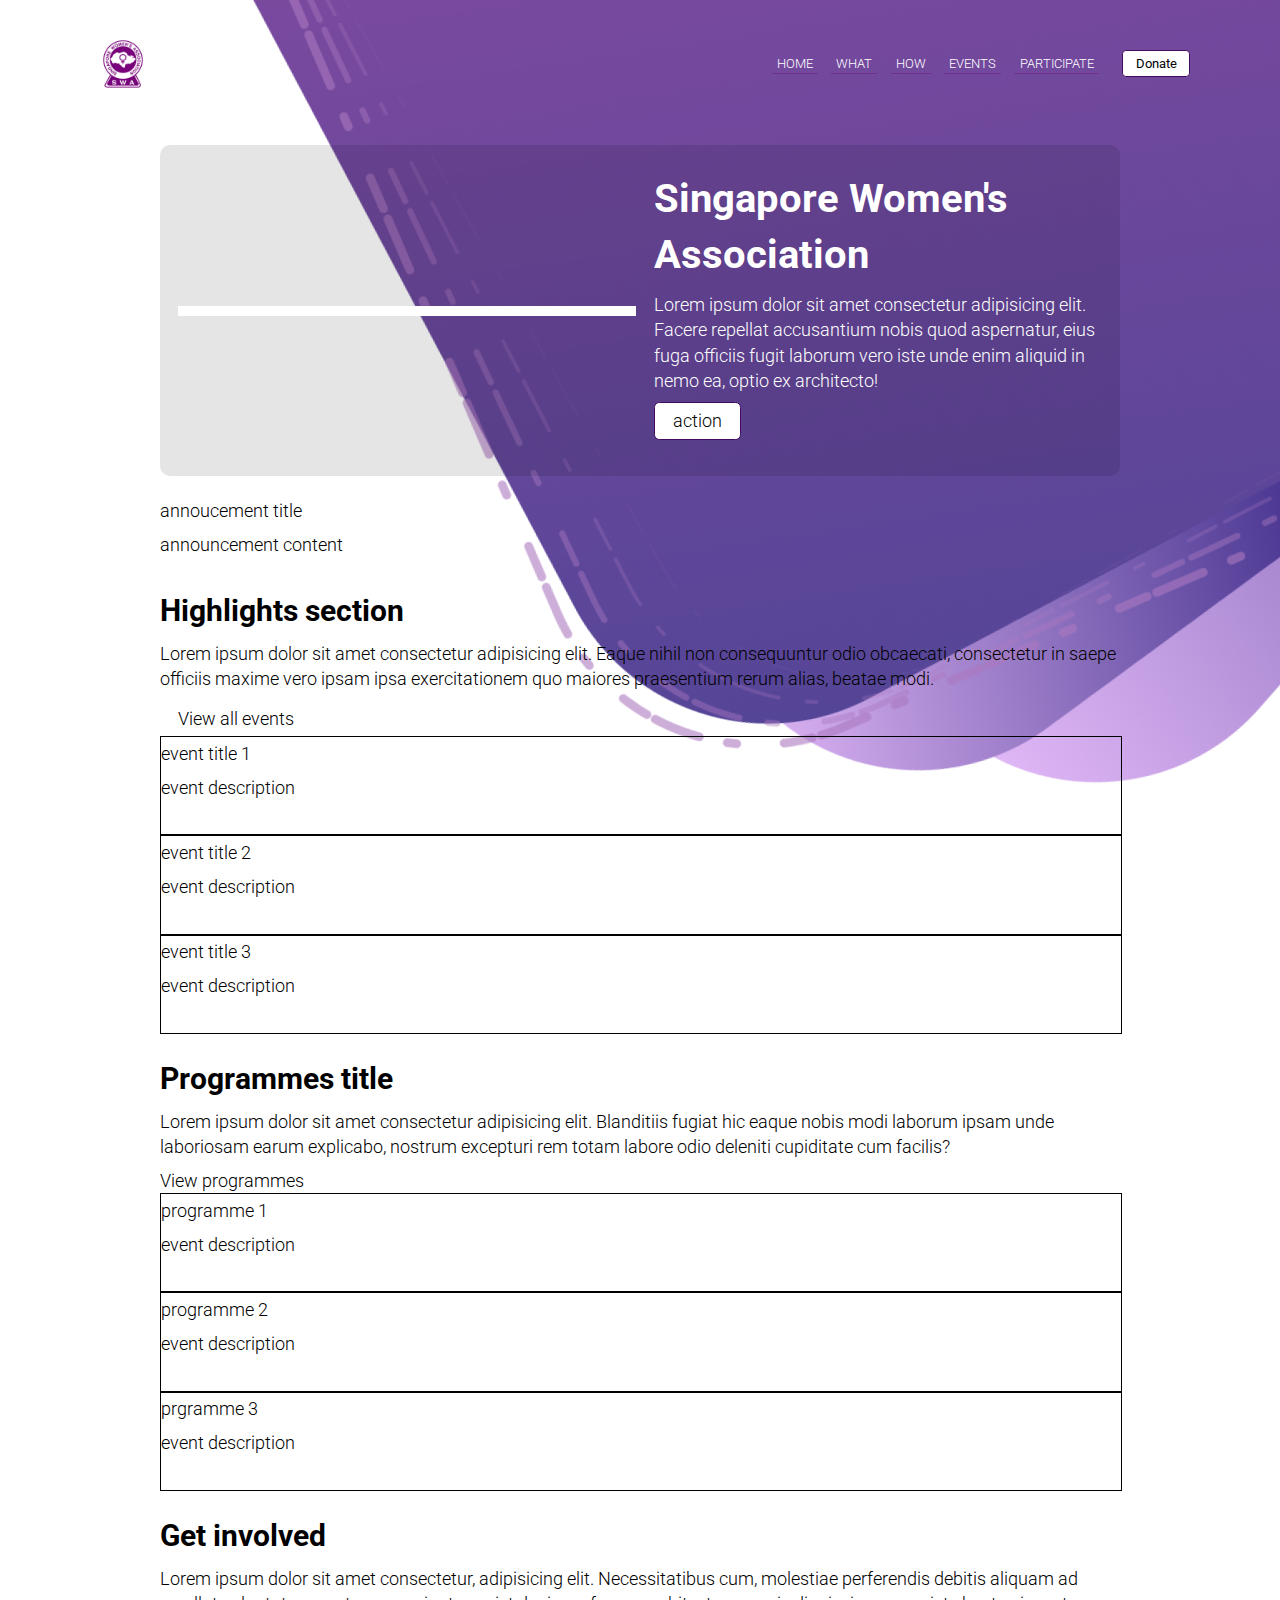
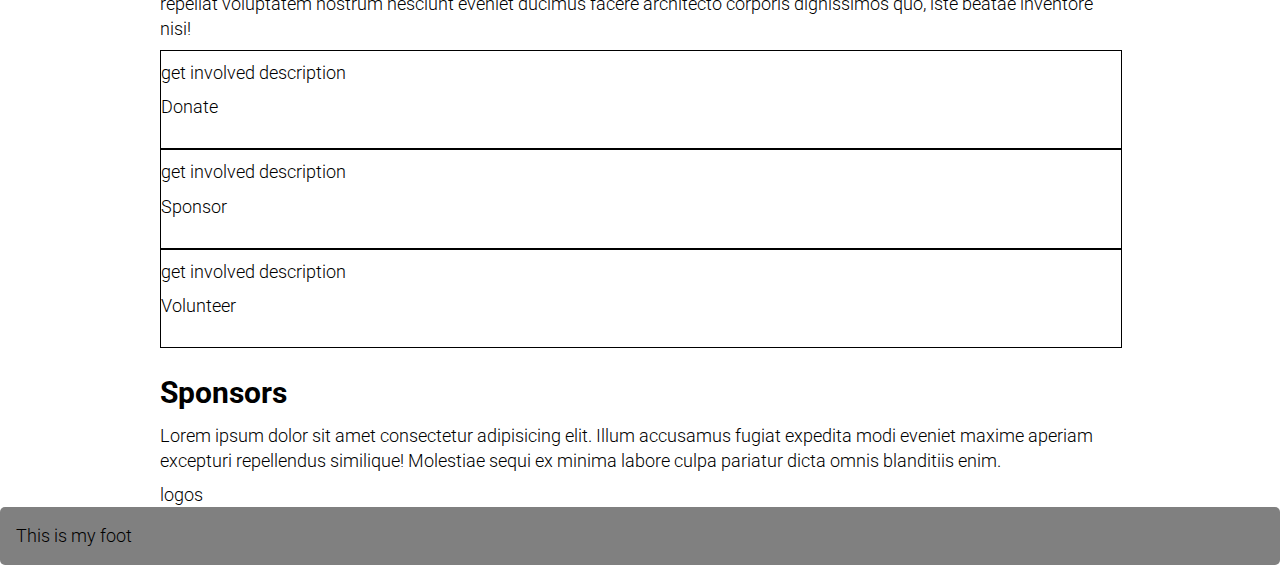
==== index.html @ 7e8bf48b "touch up on responsive nav" ====
<!DOCTYPE html>
<html lang="en">
    <head>
        <meta charset="UTF-8" />
        <meta name="viewport" content="width=device-width, initial-scale=1.0" />
        <link rel="stylesheet" href="normalize.css" />
        <link rel="stylesheet" href="styles.css" />
        <link
            href="https://fonts.googleapis.com/css2?family=Roboto&display=swap"
            rel="stylesheet"
        />
        <title>Document</title>
    </head>
    <body>
        <div class="bg-1">
            <img src="bg-1.png" alt="background" />
        </div>
        <header>
            <div class="logo">
                <img src="logo.png" alt="logo" />
                <div class="logo-title">Singapore Women's Association</div>
            </div>
            <nav>
                <ul class="nav-list">
                    <li class="nav-item">
                        <a href="#">Home</a>
                    </li>
                    <li class="nav-item">
                        <a href="#">What</a>
                    </li>
                    <li class="nav-item">
                        <a href="#">How</a>
                    </li>
                    <li class="nav-item">
                        <a href="#">Events</a>
                    </li>
                    <li class="nav-item">
                        <a href="#">Participate</a>
                    </li>
                </ul>
            </nav>
            <div class="nav-cta">
                <a href="#">
                    <div class="btn btn-cta primary-light">Donate</div>
                </a>
            </div>
        </header>
        <div class="container">
            <div class="section">
                <div class="hero">
                    <div class="hero-text">
                        <h1 class="title">Singapore Women's Association</h1>
                        <p class="description">
                            Lorem ipsum dolor sit amet consectetur adipisicing
                            elit. Facere repellat accusantium nobis quod
                            aspernatur, eius fuga officiis fugit laborum vero
                            iste unde enim aliquid in nemo ea, optio ex
                            architecto!
                        </p>
                        <div class="btn btn-cta primary-light">action</div>
                    </div>
                    <div class="hero-img">
                        <img src="https://source.unsplash.com/random" alt="" />
                    </div>
                </div>
            </div>
            <div class="section">
                <div class="notice">
                    <div class="title">annoucement title</div>
                    <div class="description">announcement content</div>
                </div>
            </div>
            <div class="section">
                <div class="highlights">
                    <div class="highlights-header">
                        <h2 class="title">Highlights section</h2>
                        <p class="description">
                            Lorem ipsum dolor sit amet consectetur adipisicing
                            elit. Eaque nihil non consequuntur odio obcaecati,
                            consectetur in saepe officiis maxime vero ipsam ipsa
                            exercitationem quo maiores praesentium rerum alias,
                            beatae modi.
                        </p>
                        <div class="btn btn-primary">View all events</div>
                    </div>
                    <div class="highlights-cards">
                        <ul class="highlights-list">
                            <li class="card event">
                                <div class="event-text">
                                    <div class="title">event title 1</div>
                                    <p class="description">event description</p>
                                </div>
                                <div class="event-img">
                                    <img
                                        src="https://source.unsplash.com/random"
                                        alt=""
                                    />
                                </div>
                            </li>
                            <li class="card event">
                                <div class="event-text">
                                    <div class="title">event title 2</div>
                                    <p class="description">event description</p>
                                </div>
                                <div class="event-img">
                                    <img
                                        src="https://source.unsplash.com/random"
                                        alt=""
                                    />
                                </div>
                            </li>
                            <li class="card event">
                                <div class="event-text">
                                    <div class="title">event title 3</div>
                                    <p class="description">event description</p>
                                </div>
                                <div class="event-img">
                                    <img
                                        src="https://source.unsplash.com/random"
                                        alt=""
                                    />
                                </div>
                            </li>
                        </ul>
                    </div>
                </div>
            </div>
            <div class="section">
                <div class="programmes">
                    <div class="programmes-header">
                        <h2 class="title">Programmes title</h2>
                        <p class="description">
                            Lorem ipsum dolor sit amet consectetur adipisicing
                            elit. Blanditiis fugiat hic eaque nobis modi laborum
                            ipsam unde laboriosam earum explicabo, nostrum
                            excepturi rem totam labore odio deleniti cupiditate
                            cum facilis?
                        </p>
                        <div class="btn-primary">View programmes</div>
                    </div>
                    <ul class="programmes-list">
                        <li class="card programme">
                            <div class="programme-text">
                                <div class="title">programme 1</div>
                                <p class="description">event description</p>
                            </div>
                            <div class="programme-img">
                                <img
                                    src="https://source.unsplash.com/random"
                                    alt=""
                                />
                            </div>
                        </li>
                        <li class="card programme">
                            <div class="programme-text">
                                <div class="title">programme 2</div>
                                <p class="description">event description</p>
                            </div>
                            <div class="programme-img">
                                <img
                                    src="https://source.unsplash.com/random"
                                    alt=""
                                />
                            </div>
                        </li>
                        <li class="card programme">
                            <div class="programme-text">
                                <div class="title">prgramme 3</div>
                                <p class="description">event description</p>
                            </div>
                            <div class="programme-img">
                                <img
                                    src="https://source.unsplash.com/random"
                                    alt=""
                                />
                            </div>
                        </li>
                    </ul>
                </div>
            </div>
            <div class="section">
                <div class="participate">
                    <div class="participate-header">
                        <h2 class="title">Get involved</h2>
                        <p class="description">
                            Lorem ipsum dolor sit amet consectetur, adipisicing
                            elit. Necessitatibus cum, molestiae perferendis
                            debitis aliquam ad repellat voluptatem nostrum
                            nesciunt eveniet ducimus facere architecto corporis
                            dignissimos quo, iste beatae inventore nisi!
                        </p>
                    </div>
                    <div class="participate-list">
                        <div class="card participate">
                            <div class="participate-text">
                                <p class="description">
                                    get involved description
                                </p>
                            </div>
                            <div class="participate-img">
                                <div class="title">Donate</div>
                                <img
                                    src="https://source.unsplash.com/random"
                                    alt=""
                                />
                            </div>
                        </div>
                        <div class="card participate">
                            <div class="participate-text">
                                <p class="description">
                                    get involved description
                                </p>
                            </div>
                            <div class="participate-img">
                                <div class="title">Sponsor</div>
                                <img
                                    src="https://source.unsplash.com/random"
                                    alt=""
                                />
                            </div>
                        </div>
                        <div class="card participate">
                            <div class="participate-text">
                                <p class="description">
                                    get involved description
                                </p>
                            </div>
                            <div class="participate-img">
                                <div class="title">Volunteer</div>
                                <img
                                    src="https://source.unsplash.com/random"
                                    alt=""
                                />
                            </div>
                        </div>
                    </div>
                </div>
            </div>
            <div class="section">
                <div class="sponsors">
                    <div class="sponsors-header">
                        <h2 class="title">Sponsors</h2>
                        <p class="description">
                            Lorem ipsum dolor sit amet consectetur adipisicing
                            elit. Illum accusamus fugiat expedita modi eveniet
                            maxime aperiam excepturi repellendus similique!
                            Molestiae sequi ex minima labore culpa pariatur
                            dicta omnis blanditiis enim.
                        </p>
                    </div>
                    <div class="sponsors-logo">logos</div>
                </div>
            </div>
        </div>
        <footer>This is my foot</footer>
    </body>
</html>
---- styles.css ----
@import url('https://fonts.googleapis.com/css2?family=Roboto:wght@300;400;700;900&display=swap');

/* ---------------------------------------------------------- */
/* CUSTOM PROPERTIES */
/* ---------------------------------------------------------- */
:root {
    --color-white: white;
    --color-black: black;
    --color-darkgrey: grey;
    --color-font-dark: black;
    --color-font-light: white;
    --color-primary-1: #70308c;
    --color-primary-2: #450a5e;
    --color-primary-3: #874ba1;
    --color-primary-4: #ab78c0;
}

/* ---------------------------------------------------------- */
/* Screen sizes */
/* ---------------------------------------------------------- */

/* 
mobile-screen: 600px;
tablet: 900px;
desktop: 1200px; 
*/

/* ---------------------------------------------------------- */
/* RESET */
/* ---------------------------------------------------------- */
:root {
    box-sizing: initial;
}

*,
::before,
::after {
    box-sizing: inherit;
    margin: 0px;
    font-family: 'Roboto', sans-serif;
}

/* ---------------------------------------------------------- */
/* BACKGROUND PATTERNS*/
/* ---------------------------------------------------------- */

.bg-1 {
    position: absolute;
    top: 0px;
    left: -190px;
    z-index: -1;
    transform: rotate(-1deg);
    /* background-color: red; */
}

.bg-1 img {
    width: 1100px;
}

@media (min-width: 900px) {
    .bg-1 {
        top: -300px;
        left: 180px;
        transform: rotate(-10deg);
    }

    .bg-1 img {
        width: 1500px;
        /* height: 100%; */
    }
}

/* ---------------------------------------------------------- */
/* TYPOGRAPHY */
/* ---------------------------------------------------------- */

body {
    position: relative;
    font-size: 1.125rem; /* 18px */
    line-height: 1.4;
    font-weight: 300;
    color: var(--color-font-dark);
}

h1 {
    font-size: 2.5rem; /* 40px */
    font-weight: 700;
}

h2 {
    font-size: 1.875rem; /* 30px */
}

h3 {
    font-size: 1.5625rem; /* 25px */
}

h4 {
    font-size: 1.25rem; /* 20px */
}

p {
    font-size: inherit;
}

ul {
    padding: 0;
    list-style-type: none;
}
li {
}

a {
    text-decoration: none;
    color: inherit;
}

/* ---------------------------------------------------------- */
/* THEME */
/* ---------------------------------------------------------- */

.dark {
    background-color: var(--color-black);
    color: var(--color-font-light);
}

/* ---------------------------------------------------------- */
/* CONTAINERS AND SECTIONS */
/* ---------------------------------------------------------- */

.container {
    width: 90%;
    max-width: 960px;
    min-height: 100vh;
    margin: 0 auto;
    display: flex;
    flex-direction: column;
}

.section {
    margin-top: 1em;
}

.card {
    width: 100%;
    border: 1px solid black;
}

/* ---------------------------------------------------------- */
/* NAV HEADER*/
/* ---------------------------------------------------------- */

header {
    padding: 30px 10%;
}

.logo {
    display: flex;
    justify-content: center;
    align-items: center;
    cursor: pointer;
}

.logo-title {
    color: var(--color-white);
    font-size: 1.4rem;
    font-weight: 700;
    text-align: left;
}

.logo img {
    width: 50px;
    height: 50px;
    background-color: var(--color-white);
    padding: 0.1em;
    border-radius: 100%;
    margin-right: 10px;
}

nav {
    margin: 1em auto 0 auto;
}

.nav-list {
    text-align: center;
    list-style: none;
    text-transform: uppercase;
    font-size: 0.8rem;
    font-weight: 400;
    color: var(--color-white);
}

.nav-list li {
    display: inline-block;
    padding: 0.2em 0em;
}

.nav-list a {
    padding: 0.2em 0.4em;
    border-bottom: 1px solid var(--color-primary-1);
    transition: all 0.5s ease;
}

.nav-list a:hover {
    border-bottom: 2px solid var(--color-white);
}

.nav-list a:focus {
    outline: none;
    background-color: var(--color-primary-4);
    border-radius: 0.3em;
}

.nav-cta {
    display: none;
}

@media (min-width: 970px) {
    header {
        display: flex;
        justify-content: flex-end;
        align-items: center;
        padding: 30px 7%;
        /* background-color: var(--color-primary-1); */
    }

    .logo-title {
        display: none;
        font-size: 0.9rem;
        text-transform: uppercase;
    }

    .logo img {
        width: 60px;
        height: 60px;
        padding: 0.2em;
    }

    nav {
        margin: 0 1em 0 auto;
    }

    .nav-cta {
        display: block;
        font-size: 0.8rem;
        font-weight: 400;
    }

    .nav-list {
        font-weight: 300;
    }

    .nav-list li {
        padding: 0 0.4em;
    }
}

/* ---------------------------------------------------------- */
/* BUTTONS */
/* ---------------------------------------------------------- */

.btn {
    padding: 0.3em 1em;
    border-radius: 0.3em;
    transition: all 0.3s ease 0s;
}

.btn:hover {
    background-color: grey;
}

.btn-large {
    font-size: 1.3em;
}

.btn-small {
    font-size: 0.7em;
}

.btn-cta {
    display: inline-block;
}

.primary-dark {
    background-color: var(--color-primary-1);
    color: var(--color-white);
}

.primary-light {
    background-color: var(--color-white);
    color: var(--color-black);
    border: 1px solid var(--color-primary-2);
}

.btn-secondary {
}

/* ---------------------------------------------------------- */
/* FOOTER */
/* ---------------------------------------------------------- */

footer {
    display: block;
    background-color: grey;
    padding: 1rem;
    border-radius: 5px;
    margin-top: auto;
}

/* ---------------------------------------------------------- */
/* SECTION CONTENT */
/* ---------------------------------------------------------- */

.title {
    margin: 0.2em 0;
}

.description {
    margin: 0.5em 0;
}

/* ---------------------------------------------------------- */
/* HERO */
/* ---------------------------------------------------------- */

.hero {
    border-radius: 10px;
    color: var(--color-font-light);
    padding: 0.5em;
    background-color: hsla(0, 0%, 0%, 0.1);
}

.hero-text {
    margin-bottom: 1em;
}

.hero-img {
    max-height: 250px;
    overflow: hidden;
    border: 5px solid white;
}

.hero-img img {
    display: block;
    max-width: 100%;
    max-height: auto;
    margin-left: auto;
    margin-right: auto;
    background-color: var(--color-white);
}

@media (min-width: 600px) {
    .hero {
        display: flex;
        flex-direction: row-reverse;
        justify-content: space-between;
        padding: 1em;
        align-items: center;
        max-height: 70vh;
        overflow: hidden;
    }
    .hero-img {
        width: 50%;
        margin-right: 1em;
    }
    .hero-text {
        width: 50%;
    }
}

/* ---------------------------------------------------------- */
/* NOTICE */
/* ---------------------------------------------------------- */

.notice {
}

/* ---------------------------------------------------------- */
/* HIGHLIGHTS */
/* ---------------------------------------------------------- */
.highlights {
}
.hightlights-header {
}
.hightlights-cards {
}
.highlights-list {
}
.event-img img {
    max-width: 100%;
}
/* ---------------------------------------------------------- */
/* PROGRAMMES */
/* ---------------------------------------------------------- */

.programmes {
}
.programmes-header {
}
.programmes-list {
}
.programme-img img {
    max-width: 100%;
}

/* ---------------------------------------------------------- */
/* PARTICIPATE */
/* ---------------------------------------------------------- */
.participate {
}
.participate-header {
}
.participate-list {
}
.participate-img img {
    max-width: 100%;
}

/* ---------------------------------------------------------- */
/* SPONSORS */
/* ---------------------------------------------------------- */

.sponsors {
}

.sponsors-header {
}

.sponsors-logo {
    max-width: 100%;
}
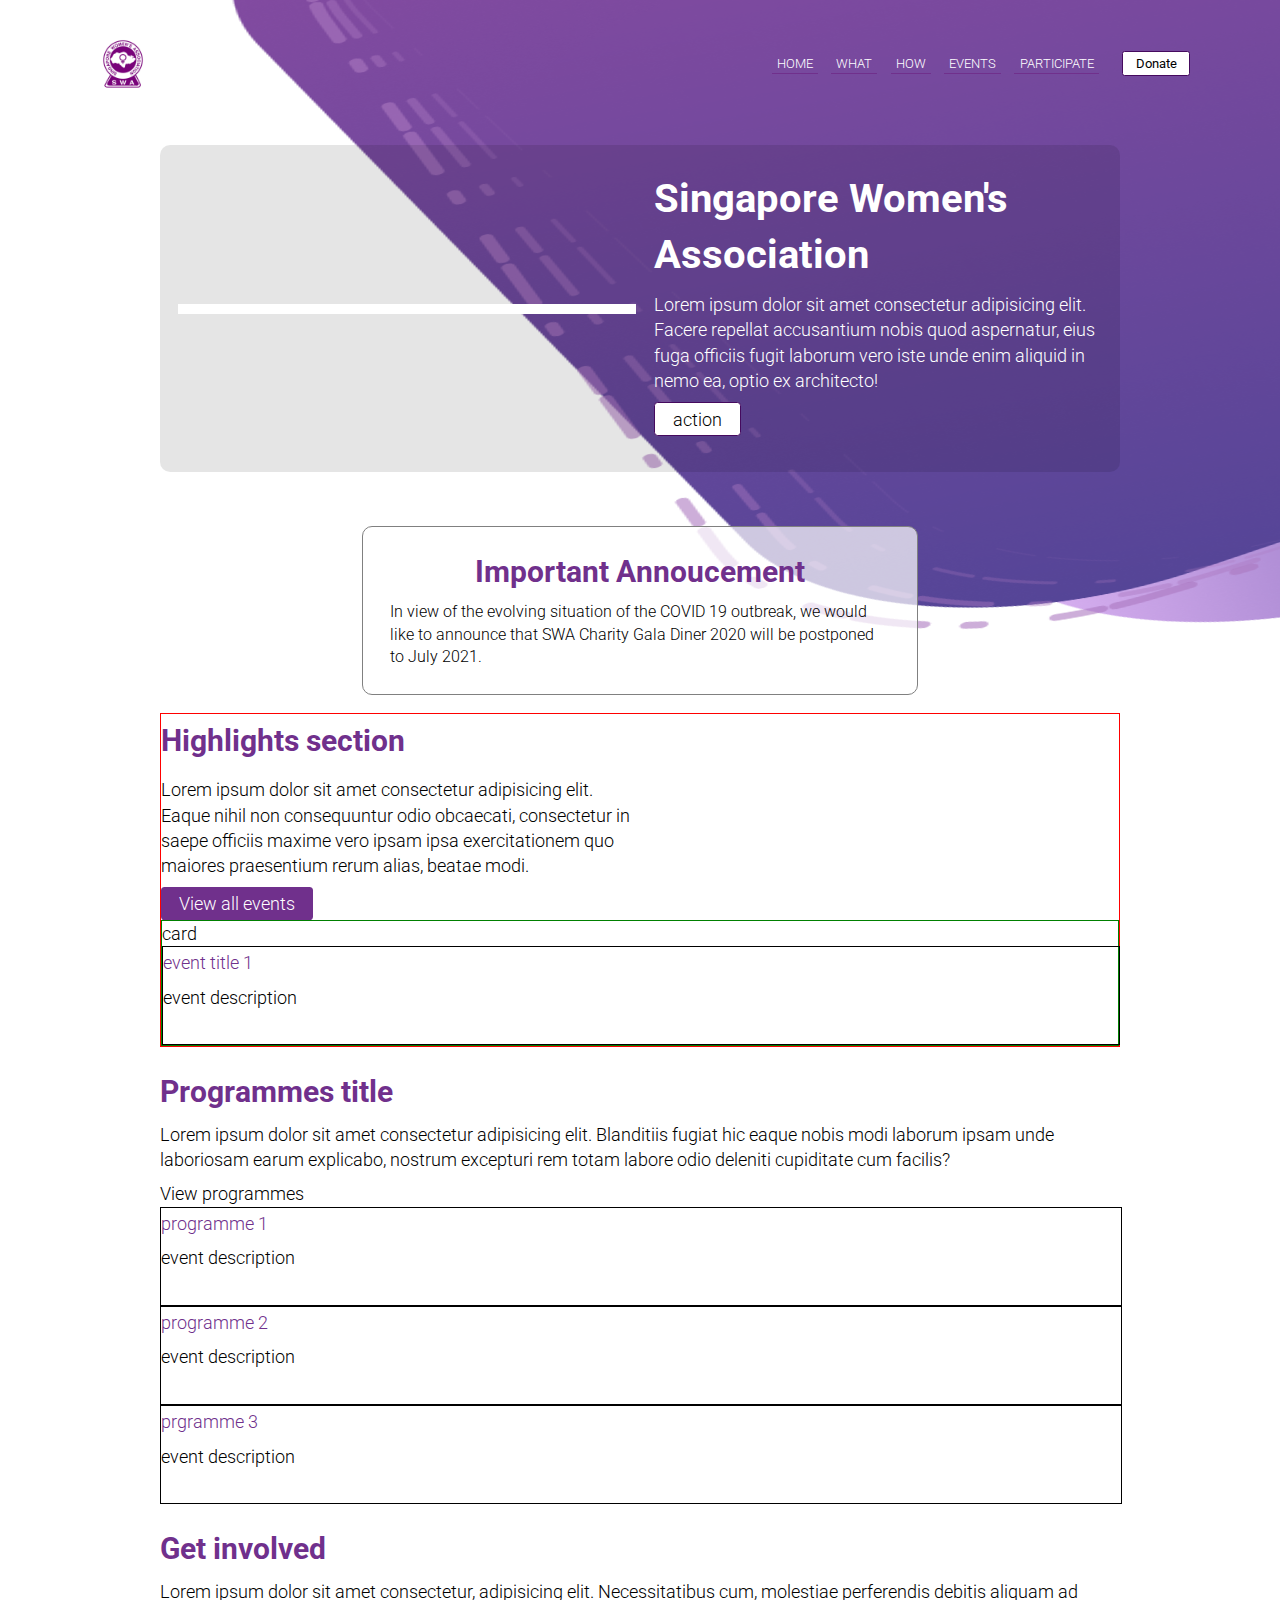
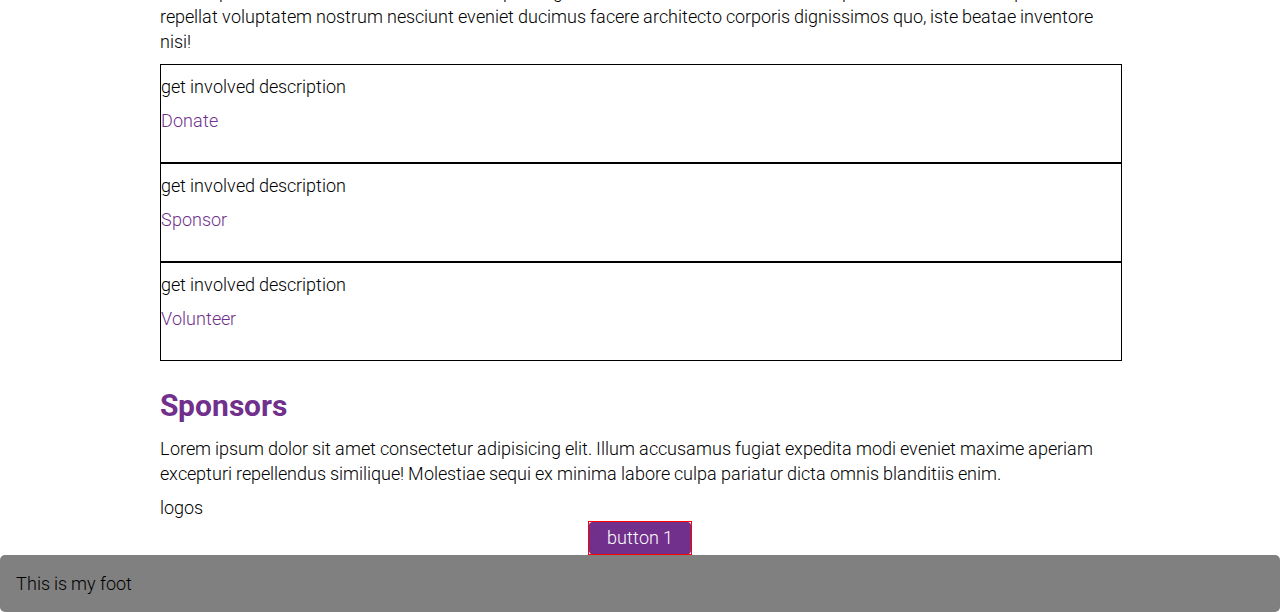
==== commit ee3548eb: "fixed button position" ====
--- a/index.html
+++ b/index.html
@@ -5,10 +5,6 @@
         <meta name="viewport" content="width=device-width, initial-scale=1.0" />
         <link rel="stylesheet" href="normalize.css" />
         <link rel="stylesheet" href="styles.css" />
-        <link
-            href="https://fonts.googleapis.com/css2?family=Roboto&display=swap"
-            rel="stylesheet"
-        />
         <title>Document</title>
     </head>
     <body>
@@ -66,13 +62,17 @@
             </div>
             <div class="section">
                 <div class="notice">
-                    <div class="title">annoucement title</div>
-                    <div class="description">announcement content</div>
-                </div>
-            </div>
-            <div class="section">
-                <div class="highlights">
-                    <div class="highlights-header">
+                    <h2 class="title">Important Annoucement</h2>
+                    <p class="description">
+                        In view of the evolving situation of the COVID 19
+                        outbreak, we would like to announce that SWA Charity
+                        Gala Diner 2020 will be postponed to July 2021.
+                    </p>
+                </div>
+            </div>
+            <div class="section">
+                <div class="featured">
+                    <div class="featured-header">
                         <h2 class="title">Highlights section</h2>
                         <p class="description">
                             Lorem ipsum dolor sit amet consectetur adipisicing
@@ -81,9 +81,11 @@
                             exercitationem quo maiores praesentium rerum alias,
                             beatae modi.
                         </p>
-                        <div class="btn btn-primary">View all events</div>
-                    </div>
-                    <div class="highlights-cards">
+                        <a class="btn primary-dark" href="#">View all events</a>
+                    </div>
+
+                    <div class="featured-cards">
+                        <p>card</p>
                         <ul class="highlights-list">
                             <li class="card event">
                                 <div class="event-text">
@@ -97,30 +99,6 @@
                                     />
                                 </div>
                             </li>
-                            <li class="card event">
-                                <div class="event-text">
-                                    <div class="title">event title 2</div>
-                                    <p class="description">event description</p>
-                                </div>
-                                <div class="event-img">
-                                    <img
-                                        src="https://source.unsplash.com/random"
-                                        alt=""
-                                    />
-                                </div>
-                            </li>
-                            <li class="card event">
-                                <div class="event-text">
-                                    <div class="title">event title 3</div>
-                                    <p class="description">event description</p>
-                                </div>
-                                <div class="event-img">
-                                    <img
-                                        src="https://source.unsplash.com/random"
-                                        alt=""
-                                    />
-                                </div>
-                            </li>
                         </ul>
                     </div>
                 </div>
@@ -251,6 +229,11 @@
                     <div class="sponsors-logo">logos</div>
                 </div>
             </div>
+            <div class="button-container">
+                <div class="btn primary-dark">button 1</div>
+                <!-- <div class="btn">button 1</div>
+                <div class="btn">button 1</div> -->
+            </div>
         </div>
         <footer>This is my foot</footer>
     </body>
--- a/styles.css
+++ b/styles.css
@@ -7,6 +7,7 @@
     --color-white: white;
     --color-black: black;
     --color-darkgrey: grey;
+    --color-grey: grey;
     --color-font-dark: black;
     --color-font-light: white;
     --color-primary-1: #70308c;
@@ -47,7 +48,7 @@
 .bg-1 {
     position: absolute;
     top: 0px;
-    left: -190px;
+    left: -100px;
     z-index: -1;
     transform: rotate(-1deg);
     /* background-color: red; */
@@ -57,15 +58,45 @@
     width: 1100px;
 }
 
-@media (min-width: 900px) {
+@media (min-width: 300px) {
     .bg-1 {
-        top: -300px;
-        left: 180px;
+        /* border: 2px solid blue; */
+        top: -50px;
+        left: -200px;
         transform: rotate(-10deg);
     }
 
     .bg-1 img {
-        width: 1500px;
+        width: 1000px;
+        /* height: 100%; */
+    }
+}
+
+@media (min-width: 550px) {
+    .bg-1 {
+        /* border: 2px solid red; */
+        top: -200px;
+        left: -100px;
+        transform: rotate(-10deg);
+    }
+
+    .bg-1 img {
+        width: 1200px;
+        /* height: 100%; */
+    }
+}
+
+@media (min-width: 970px) {
+    .bg-1 {
+        /* border: 2px solid orange; */
+        top: -200px;
+        left: 150px;
+        transform: rotate(-10deg);
+    }
+
+    .bg-1 img {
+        width: 2400px;
+        height: 100vh;
         /* height: 100%; */
     }
 }
@@ -151,7 +182,7 @@
 /* ---------------------------------------------------------- */
 
 header {
-    padding: 30px 10%;
+    padding: 2em 10% 0 10%;
 }
 
 .logo {
@@ -260,13 +291,16 @@
 /* ---------------------------------------------------------- */
 
 .btn {
-    padding: 0.3em 1em;
-    border-radius: 0.3em;
+    display: inline-block;
+    padding: 0.2em 1em;
+    border-radius: 0.2em;
     transition: all 0.3s ease 0s;
+    cursor: pointer;
 }
 
 .btn:hover {
-    background-color: grey;
+    background-color: var(--color-primary-4);
+    color: var(--color-white);
 }
 
 .btn-large {
@@ -293,6 +327,11 @@
 }
 
 .btn-secondary {
+}
+
+.button-container {
+    border: 1px solid red;
+    margin: 0 auto;
 }
 
 /* ---------------------------------------------------------- */
@@ -313,6 +352,7 @@
 
 .title {
     margin: 0.2em 0;
+    color: var(--color-primary-1);
 }
 
 .description {
@@ -326,12 +366,16 @@
 .hero {
     border-radius: 10px;
     color: var(--color-font-light);
-    padding: 0.5em;
+    padding: 0.2em 1em;
     background-color: hsla(0, 0%, 0%, 0.1);
 }
 
 .hero-text {
     margin-bottom: 1em;
+}
+
+.hero-text .title {
+    color: var(--color-white);
 }
 
 .hero-img {
@@ -373,22 +417,63 @@
 /* ---------------------------------------------------------- */
 
 .notice {
+    border-radius: 10px;
+    padding: 1em 1.5em;
+    margin-top: 0.5em;
+    background-color: hsla(0, 0%, 100%, 0.7);
+    border: 1px solid var(--color-grey);
+}
+
+.notice .title {
+    text-align: center;
+}
+
+.notice .description {
+    font-size: 1rem;
+}
+
+@media (min-width: 600px) {
+    .notice {
+        max-width: 500px;
+        margin: 0 auto;
+        margin-top: 2em;
+    }
 }
 
 /* ---------------------------------------------------------- */
 /* HIGHLIGHTS */
 /* ---------------------------------------------------------- */
-.highlights {
-}
-.hightlights-header {
-}
-.hightlights-cards {
-}
-.highlights-list {
-}
+.featured {
+    border: 1px solid red;
+}
+
+.featured-header {
+    display: flex;
+    flex-direction: column;
+    align-items: flex-start;
+}
+
+.featured-header .btn {
+    align-self: center;
+}
+
+.featured-cards {
+    border: 1px solid green;
+}
+
 .event-img img {
     max-width: 100%;
 }
+
+@media (min-width: 900px) {
+    .featured-header {
+        max-width: 50%;
+    }
+    .featured-header .btn {
+        align-self: flex-start;
+    }
+}
+
 /* ---------------------------------------------------------- */
 /* PROGRAMMES */
 /* ---------------------------------------------------------- */
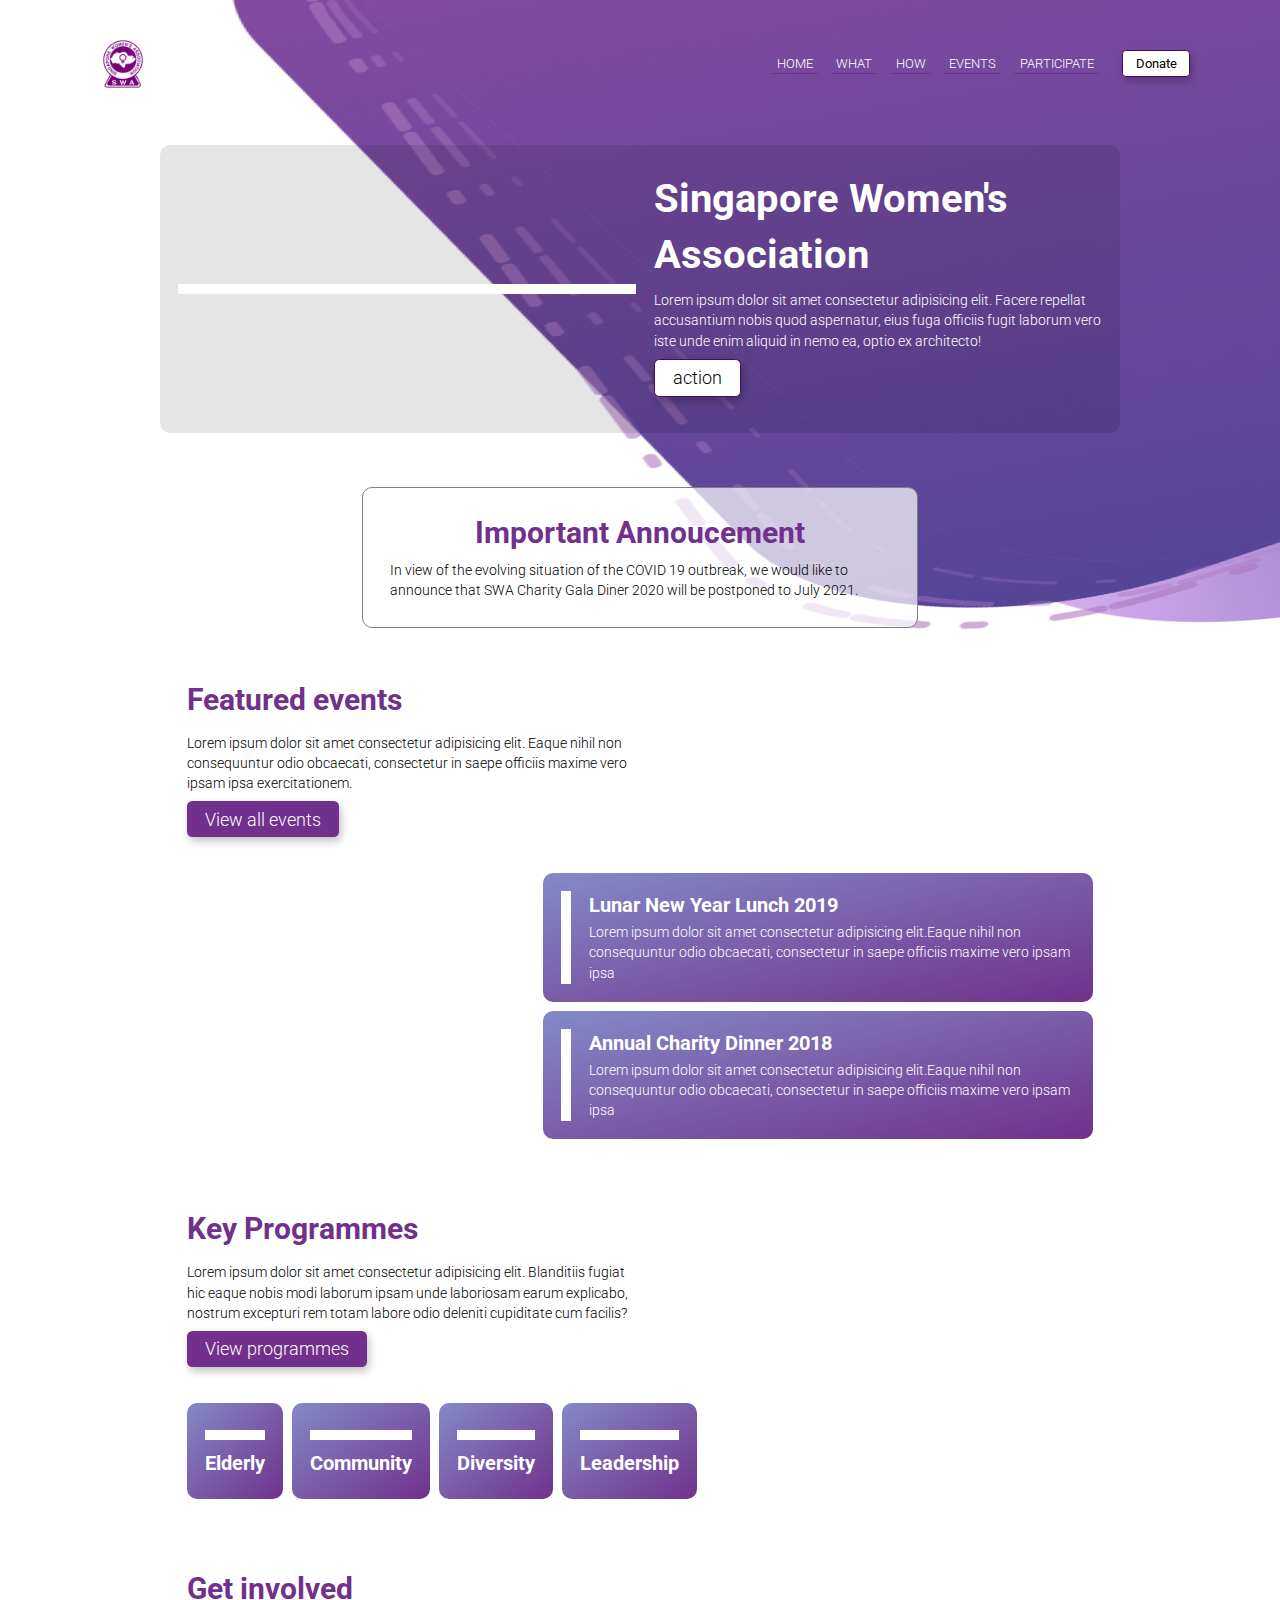
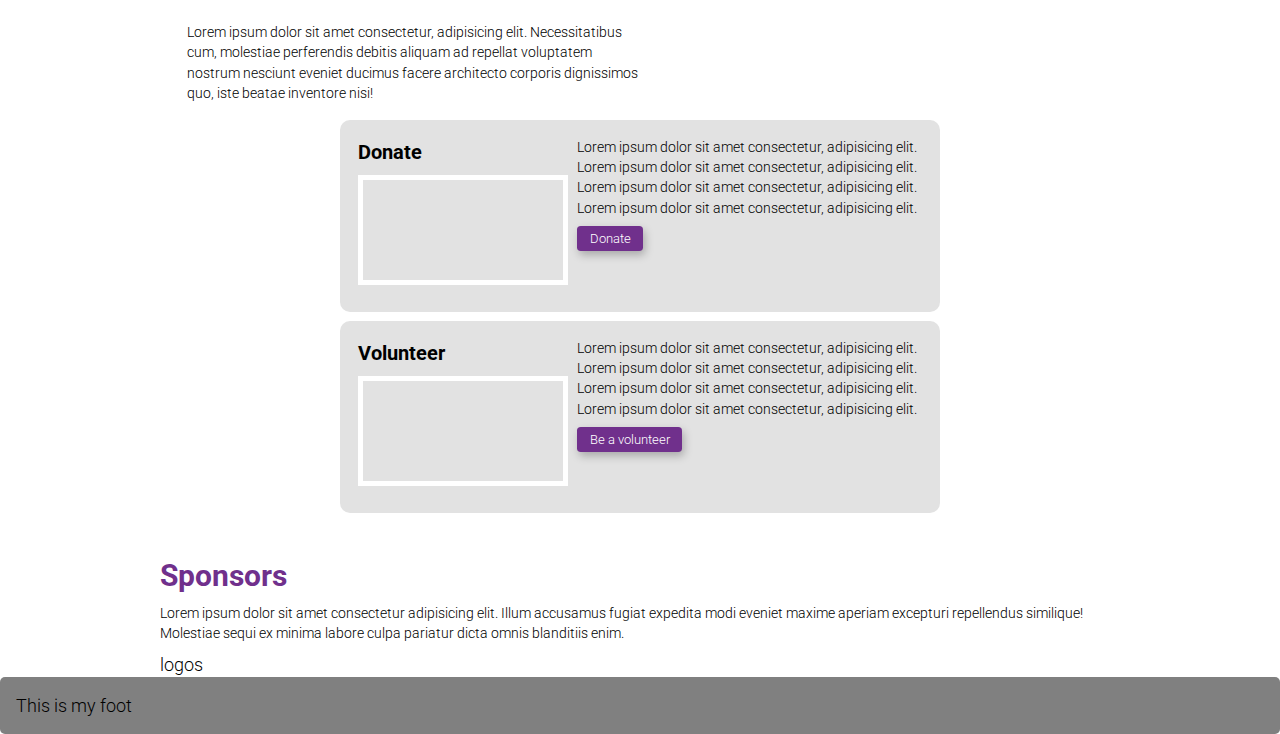
==== commit b66a470b: "home page left sponsor and footer" ====
--- a/index.html
+++ b/index.html
@@ -73,40 +73,62 @@
             <div class="section">
                 <div class="featured">
                     <div class="featured-header">
-                        <h2 class="title">Highlights section</h2>
+                        <h2 class="title">Featured events</h2>
                         <p class="description">
                             Lorem ipsum dolor sit amet consectetur adipisicing
                             elit. Eaque nihil non consequuntur odio obcaecati,
                             consectetur in saepe officiis maxime vero ipsam ipsa
-                            exercitationem quo maiores praesentium rerum alias,
-                            beatae modi.
+                            exercitationem.
                         </p>
                         <a class="btn primary-dark" href="#">View all events</a>
                     </div>
 
-                    <div class="featured-cards">
-                        <p>card</p>
-                        <ul class="highlights-list">
-                            <li class="card event">
-                                <div class="event-text">
-                                    <div class="title">event title 1</div>
-                                    <p class="description">event description</p>
-                                </div>
-                                <div class="event-img">
-                                    <img
-                                        src="https://source.unsplash.com/random"
-                                        alt=""
-                                    />
-                                </div>
-                            </li>
-                        </ul>
-                    </div>
+                    <ul class="featured-list">
+                        <li class="event-card">
+                            <div class="event-text">
+                                <h4 class="event-title">
+                                    Lunar New Year Lunch 2019
+                                </h4>
+                                <p class="event-description">
+                                    Lorem ipsum dolor sit amet consectetur
+                                    adipisicing elit.Eaque nihil non
+                                    consequuntur odio obcaecati, consectetur in
+                                    saepe officiis maxime vero ipsam ipsa
+                                </p>
+                            </div>
+                            <div class="event-img">
+                                <img
+                                    src="https://source.unsplash.com/random"
+                                    alt=""
+                                />
+                            </div>
+                        </li>
+                        <li class="event-card">
+                            <div class="event-text">
+                                <h4 class="event-title">
+                                    Annual Charity Dinner 2018
+                                </h4>
+                                <p class="event-description">
+                                    Lorem ipsum dolor sit amet consectetur
+                                    adipisicing elit.Eaque nihil non
+                                    consequuntur odio obcaecati, consectetur in
+                                    saepe officiis maxime vero ipsam ipsa
+                                </p>
+                            </div>
+                            <div class="event-img">
+                                <img
+                                    src="https://source.unsplash.com/random"
+                                    alt=""
+                                />
+                            </div>
+                        </li>
+                    </ul>
                 </div>
             </div>
             <div class="section">
                 <div class="programmes">
                     <div class="programmes-header">
-                        <h2 class="title">Programmes title</h2>
+                        <h2 class="title">Key Programmes</h2>
                         <p class="description">
                             Lorem ipsum dolor sit amet consectetur adipisicing
                             elit. Blanditiis fugiat hic eaque nobis modi laborum
@@ -114,37 +136,49 @@
                             excepturi rem totam labore odio deleniti cupiditate
                             cum facilis?
                         </p>
-                        <div class="btn-primary">View programmes</div>
+                        <div class="btn primary-dark">View programmes</div>
                     </div>
                     <ul class="programmes-list">
-                        <li class="card programme">
-                            <div class="programme-text">
-                                <div class="title">programme 1</div>
-                                <p class="description">event description</p>
-                            </div>
-                            <div class="programme-img">
-                                <img
-                                    src="https://source.unsplash.com/random"
-                                    alt=""
-                                />
-                            </div>
-                        </li>
-                        <li class="card programme">
-                            <div class="programme-text">
-                                <div class="title">programme 2</div>
-                                <p class="description">event description</p>
-                            </div>
-                            <div class="programme-img">
-                                <img
-                                    src="https://source.unsplash.com/random"
-                                    alt=""
-                                />
-                            </div>
-                        </li>
-                        <li class="card programme">
-                            <div class="programme-text">
-                                <div class="title">prgramme 3</div>
-                                <p class="description">event description</p>
+                        <li class="programme-card">
+                            <div class="programme-text">
+                                <h4 class="programme-title">Elderly</h4>
+                                <p class="programme-description"></p>
+                            </div>
+                            <div class="programme-img">
+                                <img
+                                    src="https://source.unsplash.com/random"
+                                    alt=""
+                                />
+                            </div>
+                        </li>
+                        <li class="programme-card">
+                            <div class="programme-text">
+                                <h4 class="programme-title">Community</h4>
+                                <p class="programme-description"></p>
+                            </div>
+                            <div class="programme-img">
+                                <img
+                                    src="https://source.unsplash.com/random"
+                                    alt=""
+                                />
+                            </div>
+                        </li>
+                        <li class="programme-card">
+                            <div class="programme-text">
+                                <h4 class="programme-title">Diversity</h4>
+                                <p class="programme-description"></p>
+                            </div>
+                            <div class="programme-img">
+                                <img
+                                    src="https://source.unsplash.com/random"
+                                    alt=""
+                                />
+                            </div>
+                        </li>
+                        <li class="programme-card">
+                            <div class="programme-text">
+                                <h4 class="programme-title">Leadership</h4>
+                                <p class="programme-description"></p>
                             </div>
                             <div class="programme-img">
                                 <img
@@ -168,50 +202,56 @@
                             dignissimos quo, iste beatae inventore nisi!
                         </p>
                     </div>
-                    <div class="participate-list">
-                        <div class="card participate">
+                    <ul class="participate-list">
+                        <li class="participate-card">
+                            <div class="participate-img-container">
+                                <h4 class="participate-title">Donate</h4>
+                                <div class="participate-img">
+                                    <img
+                                        src="https://source.unsplash.com/random"
+                                        alt=""
+                                    />
+                                </div>
+                            </div>
                             <div class="participate-text">
-                                <p class="description">
-                                    get involved description
-                                </p>
-                            </div>
-                            <div class="participate-img">
-                                <div class="title">Donate</div>
-                                <img
-                                    src="https://source.unsplash.com/random"
-                                    alt=""
-                                />
-                            </div>
-                        </div>
-                        <div class="card participate">
+                                <p class="participate-description">
+                                    Lorem ipsum dolor sit amet consectetur,
+                                    adipisicing elit. Lorem ipsum dolor sit amet
+                                    consectetur, adipisicing elit. Lorem ipsum
+                                    dolor sit amet consectetur, adipisicing
+                                    elit. Lorem ipsum dolor sit amet
+                                    consectetur, adipisicing elit.
+                                </p>
+                                <div class="btn btn-small primary-dark">
+                                    Donate
+                                </div>
+                            </div>
+                        </li>
+                        <li class="participate-card">
+                            <div class="participate-img-container">
+                                <h4 class="participate-title">Volunteer</h4>
+                                <div class="participate-img">
+                                    <img
+                                        src="https://source.unsplash.com/random"
+                                        alt=""
+                                    />
+                                </div>
+                            </div>
                             <div class="participate-text">
-                                <p class="description">
-                                    get involved description
-                                </p>
-                            </div>
-                            <div class="participate-img">
-                                <div class="title">Sponsor</div>
-                                <img
-                                    src="https://source.unsplash.com/random"
-                                    alt=""
-                                />
-                            </div>
-                        </div>
-                        <div class="card participate">
-                            <div class="participate-text">
-                                <p class="description">
-                                    get involved description
-                                </p>
-                            </div>
-                            <div class="participate-img">
-                                <div class="title">Volunteer</div>
-                                <img
-                                    src="https://source.unsplash.com/random"
-                                    alt=""
-                                />
-                            </div>
-                        </div>
-                    </div>
+                                <p class="participate-description">
+                                    Lorem ipsum dolor sit amet consectetur,
+                                    adipisicing elit. Lorem ipsum dolor sit amet
+                                    consectetur, adipisicing elit. Lorem ipsum
+                                    dolor sit amet consectetur, adipisicing
+                                    elit. Lorem ipsum dolor sit amet
+                                    consectetur, adipisicing elit.
+                                </p>
+                                <div class="btn btn-small primary-dark">
+                                    Be a volunteer
+                                </div>
+                            </div>
+                        </li>
+                    </ul>
                 </div>
             </div>
             <div class="section">
@@ -229,11 +269,6 @@
                     <div class="sponsors-logo">logos</div>
                 </div>
             </div>
-            <div class="button-container">
-                <div class="btn primary-dark">button 1</div>
-                <!-- <div class="btn">button 1</div>
-                <div class="btn">button 1</div> -->
-            </div>
         </div>
         <footer>This is my foot</footer>
     </body>
--- a/styles.css
+++ b/styles.css
@@ -8,6 +8,7 @@
     --color-black: black;
     --color-darkgrey: grey;
     --color-grey: grey;
+    --color-lightgrey: rgb(226, 226, 226);
     --color-font-dark: black;
     --color-font-light: white;
     --color-primary-1: #70308c;
@@ -51,6 +52,7 @@
     left: -100px;
     z-index: -1;
     transform: rotate(-1deg);
+
     /* background-color: red; */
 }
 
@@ -111,6 +113,7 @@
     line-height: 1.4;
     font-weight: 300;
     color: var(--color-font-dark);
+    overflow-x: hidden;
 }
 
 h1 {
@@ -131,7 +134,7 @@
 }
 
 p {
-    font-size: inherit;
+    font-size: 0.9rem;
 }
 
 ul {
@@ -292,10 +295,11 @@
 
 .btn {
     display: inline-block;
-    padding: 0.2em 1em;
-    border-radius: 0.2em;
+    padding: 0.3em 1em;
+    border-radius: 0.3em;
     transition: all 0.3s ease 0s;
     cursor: pointer;
+    box-shadow: 2px 4px 8px 0px rgba(0, 0, 0, 0.25);
 }
 
 .btn:hover {
@@ -429,7 +433,6 @@
 }
 
 .notice .description {
-    font-size: 1rem;
 }
 
 @media (min-width: 600px) {
@@ -441,10 +444,11 @@
 }
 
 /* ---------------------------------------------------------- */
-/* HIGHLIGHTS */
+/* FEATURED */
 /* ---------------------------------------------------------- */
 .featured {
-    border: 1px solid red;
+    padding: 1em 1.5em;
+    margin-top: 0.5em;
 }
 
 .featured-header {
@@ -455,23 +459,78 @@
 
 .featured-header .btn {
     align-self: center;
-}
-
-.featured-cards {
-    border: 1px solid green;
+    margin-bottom: 1.5em;
+}
+
+.event-card {
+    background: rgba(112, 49, 140, 1);
+    background: -webkit-linear-gradient(
+        bottom right,
+        rgba(112, 49, 140, 1),
+        rgba(132, 137, 199, 1)
+    );
+    background: -moz-linear-gradient(
+        bottom right,
+        rgba(112, 49, 140, 1),
+        rgba(132, 137, 199, 1)
+    );
+    background: linear-gradient(
+        to top left,
+        rgba(112, 49, 140, 1),
+        rgba(132, 137, 199, 1)
+    );
+    padding: 1em;
+    border-radius: 10px;
+    margin-top: 0.5em;
+}
+
+.event-text {
+    color: var(--color-white);
+}
+.event-title {
+    margin-bottom: 0.2em;
+}
+.event-description {
+    /* font-size: 0.9rem; */
+}
+
+.event-img {
+    max-height: 200px;
+    overflow: hidden;
+    border: 5px solid white;
+    margin-top: 0.5em;
 }
 
 .event-img img {
+    display: block;
     max-width: 100%;
-}
-
-@media (min-width: 900px) {
+    max-height: auto;
+    margin-left: auto;
+    margin-right: auto;
+    background-color: var(--color-white);
+}
+
+@media (min-width: 600px) {
     .featured-header {
         max-width: 50%;
+        justify-content: flex-start;
     }
     .featured-header .btn {
         align-self: flex-start;
     }
+
+    .featured-list {
+        max-width: 550px;
+        margin-left: auto;
+    }
+    .event-card {
+        display: flex;
+        flex-direction: row-reverse;
+    }
+    .event-img {
+        margin-top: 0;
+        margin-right: 1em;
+    }
 }
 
 /* ---------------------------------------------------------- */
@@ -479,26 +538,195 @@
 /* ---------------------------------------------------------- */
 
 .programmes {
+    padding: 1em 1.5em;
+    margin-top: 0.5em;
 }
 .programmes-header {
-}
+    display: flex;
+    flex-direction: column;
+    align-items: flex-start;
+}
+.programmes-header .btn {
+    align-self: center;
+    margin-bottom: 1.5em;
+}
+
 .programmes-list {
 }
+
+.programme-card {
+    background: rgba(112, 49, 140, 1);
+    background: -webkit-linear-gradient(
+        bottom right,
+        rgba(112, 49, 140, 1),
+        rgba(132, 137, 199, 1)
+    );
+    background: -moz-linear-gradient(
+        bottom right,
+        rgba(112, 49, 140, 1),
+        rgba(132, 137, 199, 1)
+    );
+    background: linear-gradient(
+        to top left,
+        rgba(112, 49, 140, 1),
+        rgba(132, 137, 199, 1)
+    );
+    padding: 1em;
+    border-radius: 10px;
+    margin-top: 0.5em;
+}
+
+.programme-text {
+    color: var(--color-white);
+}
+.programme-title {
+    margin-bottom: 0.2em;
+    text-align: center;
+    font-size: rem;
+}
+
+.programme-img {
+    max-height: 200px;
+    overflow: hidden;
+    border: 5px solid white;
+    margin-top: 0.5em;
+}
+
 .programme-img img {
+    display: block;
     max-width: 100%;
+    max-height: auto;
+    margin-left: auto;
+    margin-right: auto;
+    background-color: var(--color-white);
+}
+
+@media (min-width: 600px) {
+    .programmes-header {
+        max-width: 50%;
+        justify-content: flex-start;
+    }
+    .programmes-header .btn {
+        align-self: flex-start;
+    }
+
+    .programmes-list {
+        display: flex;
+        margin: 0 auto;
+    }
+    .programme-card {
+        margin-right: 0.5em;
+        display: flex;
+        flex-direction: column-reverse;
+    }
+
+    .programme-card:last-child {
+        margin-right: 0;
+    }
+
+    .programme-img {
+        margin-bottom: 0.5em;
+    }
 }
 
 /* ---------------------------------------------------------- */
 /* PARTICIPATE */
 /* ---------------------------------------------------------- */
 .participate {
+    padding: 1em 1.5em;
+    margin-top: 0.5em;
 }
 .participate-header {
-}
+    display: flex;
+    flex-direction: column;
+    align-items: flex-start;
+}
+
 .participate-list {
 }
+
+.participate-card {
+    background: var(--color-lightgrey);
+    padding: 1em;
+    border-radius: 10px;
+    margin-top: 0.5em;
+}
+
+.participate-text {
+    color: var(--color-white);
+    display: flex;
+    flex-direction: column;
+    justify-content: center;
+}
+
+.participate-description {
+    color: var(--color-black);
+    margin-bottom: 0.5em;
+}
+
+.participate-text .btn {
+    align-self: flex-start;
+}
+
+.participate-img-container {
+    display: flex;
+    flex-direction: column;
+    margin-bottom: 0.5em;
+}
+
+.participate-img {
+    width: 200px;
+    height: 200px;
+    overflow: hidden;
+    border: 5px solid white;
+    /* margin-top: 0.5em; */
+    margin: 0.5em auto 0 auto;
+}
+
 .participate-img img {
+    display: block;
     max-width: 100%;
+    max-height: auto;
+    margin-left: auto;
+    margin-right: auto;
+    background-color: var(--color-white);
+}
+
+@media (min-width: 600px) {
+    .participate-header {
+        max-width: 50%;
+        justify-content: flex-start;
+    }
+
+    .participate-text {
+        justify-content: flex-start;
+    }
+    .participate-text .btn {
+        align-self: flex-start;
+    }
+
+    .participate-list {
+        margin: 0 auto;
+        max-width: 600px;
+    }
+    .participate-card {
+        display: flex;
+        padding: 1em;
+    }
+
+    .participate-img-container {
+        justify-content: flex-start;
+    }
+
+    .participate-card:last-child {
+        margin-right: 0;
+    }
+
+    .participate-img {
+        width: 200px;
+        height: 100px;
+        margin-right: 0.5em;
+    }
 }
 
 /* ---------------------------------------------------------- */
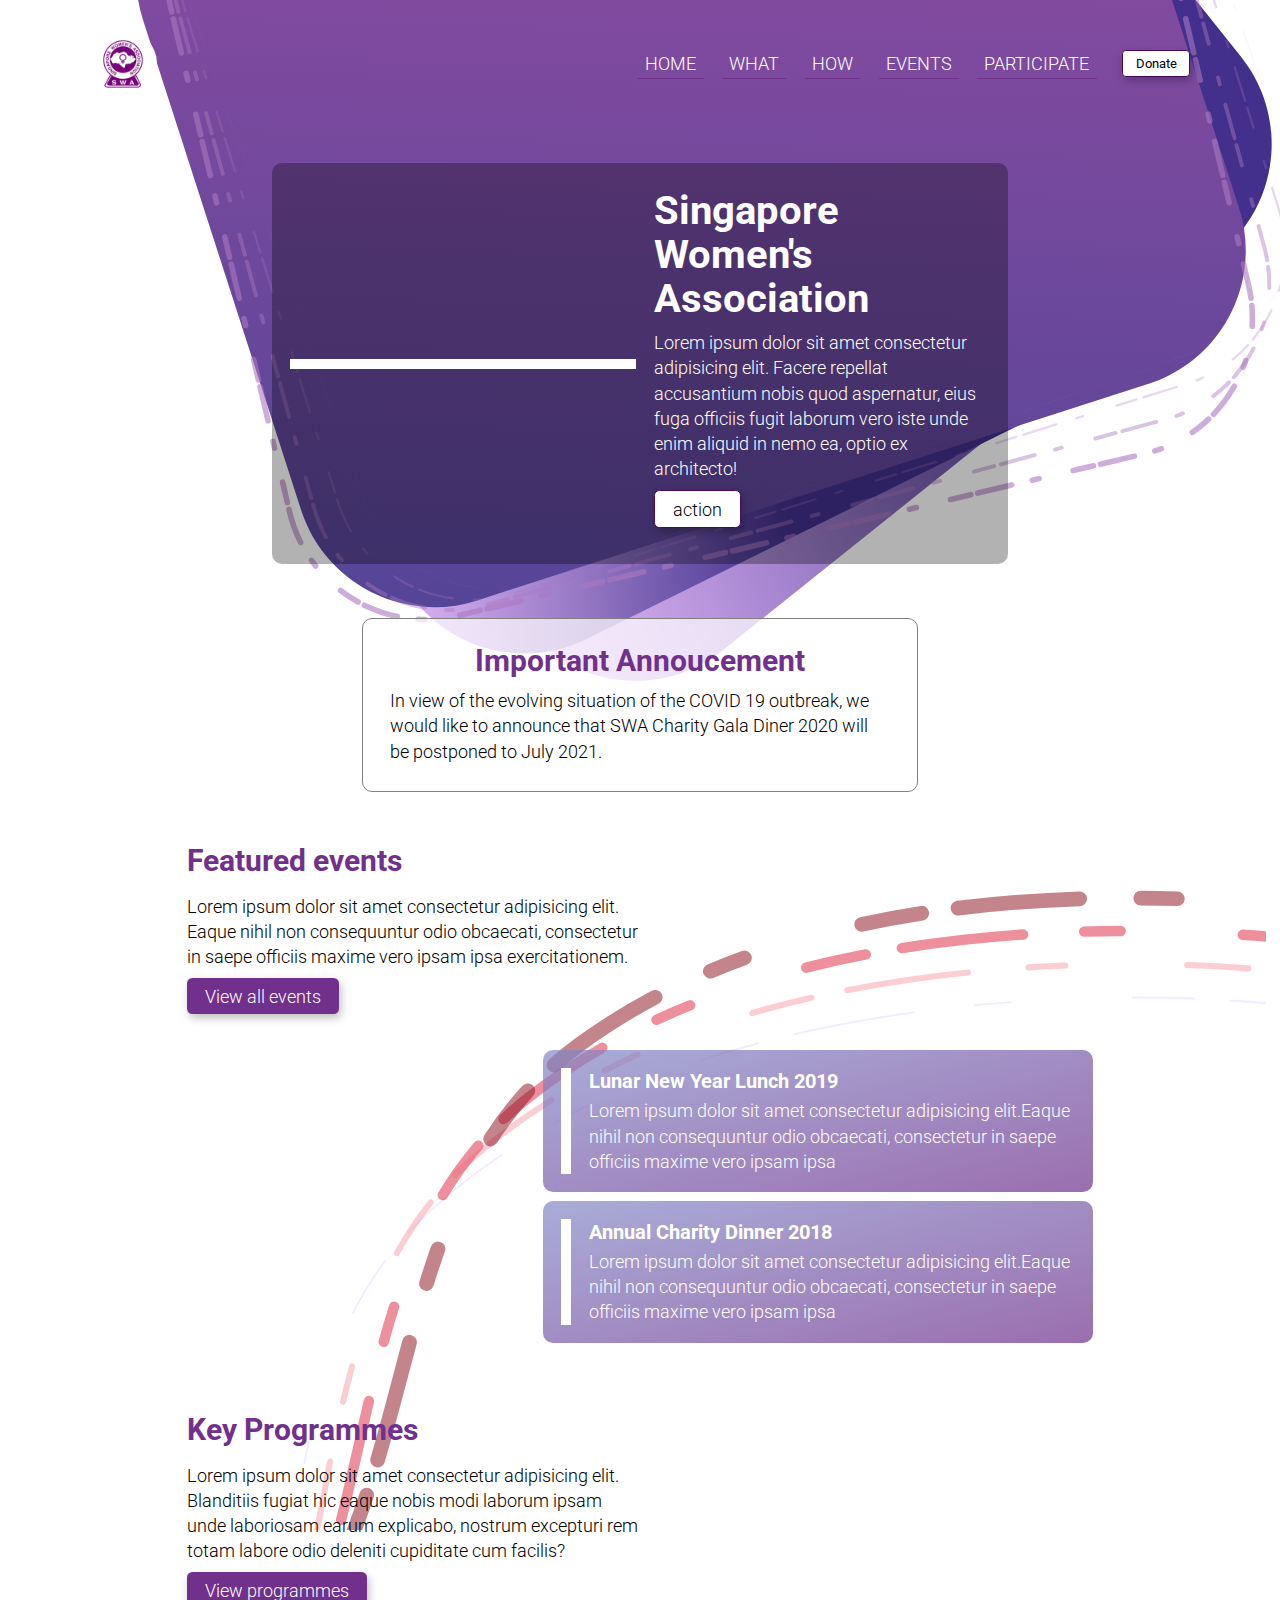
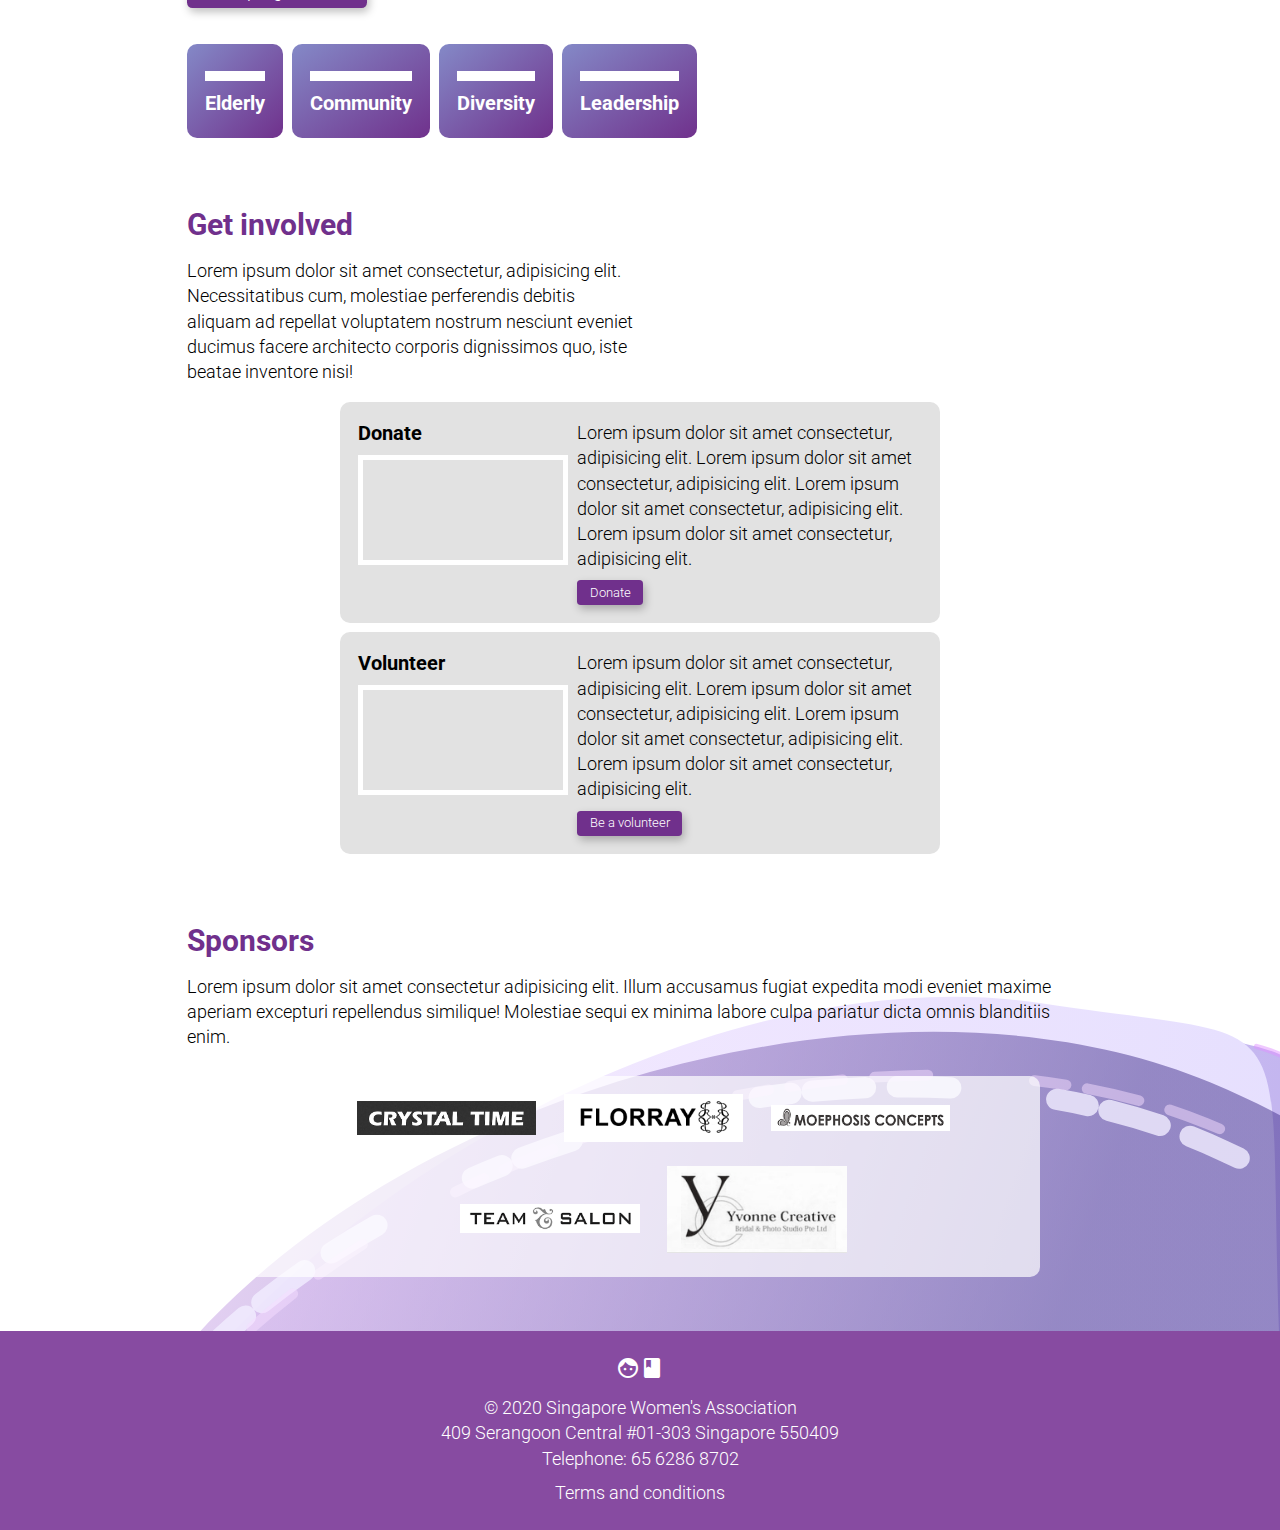
==== commit 3ad7eb47: "home page complete" ====
--- a/index.html
+++ b/index.html
@@ -5,15 +5,39 @@
         <meta name="viewport" content="width=device-width, initial-scale=1.0" />
         <link rel="stylesheet" href="normalize.css" />
         <link rel="stylesheet" href="styles.css" />
+        <link href = "https://fonts.googleapis.com/icon?family=Material+Icons" rel = "stylesheet">
         <title>Document</title>
     </head>
     <body>
-        <div class="bg-1">
-            <img src="bg-1.png" alt="background" />
+    
+        <div class="bg-1-container">
+            <svg class='bg-1' width="1376" height="1097" viewBox="0 0 1376 1097" fill="none" xmlns="http://www.w3.org/2000/svg">
+                <path d="M304.897 521.716C235.918 435.445 249.936 309.59 336.207 240.611L1044.99 -326.103C1131.26 -395.082 1257.12 -381.064 1326.1 -294.793L1660.76 123.767C1729.74 210.038 1715.72 335.892 1629.45 404.871L920.664 971.586C834.393 1040.56 708.538 1026.55 639.559 940.275L304.897 521.716Z" fill="url(#paint0_linear)"/>
+                <path d="M220.582 384.415C171.66 285.383 212.281 165.442 311.313 116.52L1124.94 -285.418C1223.97 -334.341 1343.91 -293.719 1392.83 -194.687L1630.19 285.784C1679.11 384.816 1638.49 504.757 1539.46 553.68L725.834 955.617C626.802 1004.54 506.862 963.918 457.939 864.886L220.582 384.415Z" fill="url(#paint1_linear)"/>
+                <path d="M92.4053 71.4993C58.4921 -33.6227 116.218 -146.333 221.34 -180.246L1180.24 -489.595C1285.36 -523.508 1398.07 -465.782 1431.98 -360.66L1657.81 339.337C1691.72 444.459 1634 557.169 1528.87 591.082L569.975 900.43C464.853 934.344 352.143 876.617 318.23 771.496L92.4053 71.4993Z" fill="url(#paint2_linear)"/>
+                <path opacity="0.2" d="M161.592 55.4904C125.138 -48.778 180.113 -162.856 284.382 -199.309L1235.49 -531.827C1339.76 -568.28 1453.84 -513.305 1490.29 -409.036L1733.03 285.276C1769.49 389.545 1714.51 503.622 1610.24 540.075L659.129 872.593C554.86 909.046 440.783 854.071 404.33 749.803L161.592 55.4904Z" stroke="#AB78C0" stroke-opacity="0.6" stroke-linecap="round" stroke-dasharray="50 10 30 50 10 30"/>
+                <path opacity="0.466667" d="M152.053 56.4411C119.261 -49.036 178.183 -161.126 283.66 -193.918L1245.8 -493.039C1351.28 -525.831 1463.37 -466.909 1496.16 -361.432L1714.52 340.929C1747.31 446.406 1688.39 558.496 1582.91 591.288L620.77 890.41C515.293 923.202 403.204 864.279 370.412 758.802L152.053 56.4411Z" stroke="#AB78C0" stroke-opacity="0.6" stroke-width="3.33333" stroke-linecap="round" stroke-dasharray="50 10 30 50 10 30"/>
+                <path opacity="0.733333" d="M142.441 57.159C113.35 -49.3983 176.149 -159.363 282.706 -188.454L1254.7 -453.816C1361.25 -482.907 1471.22 -420.108 1500.31 -313.551L1694.02 396.003C1723.12 502.56 1660.32 612.525 1553.76 641.616L581.768 906.978C475.211 936.069 365.246 873.27 336.155 766.713L142.441 57.159Z" stroke="#AB78C0" stroke-opacity="0.6" stroke-width="5.66667" stroke-linecap="round" stroke-dasharray="50 10 30 50 10 30"/>
+                <path d="M132.766 57.6419C107.411 -49.8657 174.01 -157.572 281.517 -182.926L1262.18 -414.204C1369.68 -439.559 1477.39 -372.96 1502.75 -265.453L1671.58 450.429C1696.93 557.937 1630.33 665.643 1522.83 690.997L542.167 922.275C434.659 947.63 326.953 881.031 301.599 773.524L132.766 57.6419Z" stroke="#AB78C0" stroke-opacity="0.6" stroke-width="8" stroke-linecap="round" stroke-dasharray="50 10 30 50 10 30"/>
+                <defs>
+                <linearGradient id="paint0_linear" x1="485.765" y1="765.734" x2="1407.99" y2="342.555" gradientUnits="userSpaceOnUse">
+                <stop stop-color="#EDC2FF"/>
+                <stop offset="1" stop-color="#42308C"/>
+                </linearGradient>
+                <linearGradient id="paint1_linear" x1="376.897" y1="530.46" x2="997.227" y2="493.682" gradientUnits="userSpaceOnUse">
+                <stop stop-color="#EDC2FF"/>
+                <stop offset="1" stop-color="#42308C"/>
+                </linearGradient>
+                <linearGradient id="paint2_linear" x1="1035.74" y1="-73.942" x2="990.129" y2="1446.66" gradientUnits="userSpaceOnUse">
+                <stop stop-color="#874BA1"/>
+                <stop offset="1" stop-color="#3B4292"/>
+                </linearGradient>
+                </defs>
+                </svg>
         </div>
         <header>
             <div class="logo">
-                <img src="logo.png" alt="logo" />
+                <img src="/images/logo.png" alt="logo" />
                 <div class="logo-title">Singapore Women's Association</div>
             </div>
             <nav>
@@ -70,6 +94,7 @@
                     </p>
                 </div>
             </div>
+            <div class="bg-3"></div>
             <div class="section">
                 <div class="featured">
                     <div class="featured-header">
@@ -82,7 +107,7 @@
                         </p>
                         <a class="btn primary-dark" href="#">View all events</a>
                     </div>
-
+                  
                     <ul class="featured-list">
                         <li class="event-card">
                             <div class="event-text">
@@ -266,10 +291,64 @@
                             dicta omnis blanditiis enim.
                         </p>
                     </div>
-                    <div class="sponsors-logo">logos</div>
+
+                    <ul class="sponsors-list">
+                        <li class="sponsor-item">
+                            <img
+                                src="/images/crystaltime.png"
+                                alt="crystal time logo"
+                                class="sponsor-logo"
+                            />
+                        </li>
+                        <li class="sponsor-item">
+                            <img
+                                src="/images/florray.png"
+                                alt="florray logo"
+                                class="sponsor-logo"
+                            />
+                        </li>
+                        <li class="sponsor-item">
+                            <img
+                                src="/images/moephosis.png"
+                                alt="moephosis logo"
+                                class="sponsor-logo"
+                            />
+                        </li>
+                        <li class="sponsor-item">
+                            <img
+                                src="/images/teamsalon.png"
+                                alt="team salon logo"
+                                class="sponsor-logo"
+                            />
+                        </li>
+                        <li class="sponsor-item">
+                            <img
+                                src="/images/yvonne.png"
+                                alt="yvonne creative logo"
+                                class="sponsor-logo"
+                            />
+                        </li>
+                    </ul>
                 </div>
             </div>
         </div>
-        <footer>This is my foot</footer>
+        <div class="bg-2">
+
+        </div>
+
+        <footer>
+            <div class="social-list">
+                <div class="social-icon">      
+                    
+                    <i class = "material-icons">facebook</i>
+                </div>
+                <div class="social-icon"></div>
+            </div>
+            <p class="address">
+                © 2020 Singapore Women's Association </br>409 Serangoon Central
+                #01-303 Singapore 550409 </br>Telephone: 65 6286 8702
+            </p>
+            <p class="legal">Terms and conditions</p>
+        </footer>
     </body>
 </html>
--- a/styles.css
+++ b/styles.css
@@ -4,11 +4,13 @@
 /* CUSTOM PROPERTIES */
 /* ---------------------------------------------------------- */
 :root {
-    --color-white: white;
+    --color-white: rgb(255, 255, 255, 1);
+    --color-white-transparent: rgb(255, 255, 255, 0.7);
     --color-black: black;
+    --color-black-transparent: rgba(0, 0, 0, 0.3);
     --color-darkgrey: grey;
     --color-grey: grey;
-    --color-lightgrey: rgb(226, 226, 226);
+    --color-lightgrey: rgba(226, 226, 226, 1);
     --color-font-dark: black;
     --color-font-light: white;
     --color-primary-1: #70308c;
@@ -17,6 +19,10 @@
     --color-primary-4: #ab78c0;
 }
 
+.fas {
+    color: red;
+    font-size: 10rem;
+}
 /* ---------------------------------------------------------- */
 /* Screen sizes */
 /* ---------------------------------------------------------- */
@@ -46,60 +52,81 @@
 /* BACKGROUND PATTERNS*/
 /* ---------------------------------------------------------- */
 
+.bg-1-container {
+    position: absolute;
+    height: 0;
+    width: 100%;
+    padding: 0;
+    padding-bottom: 150%;
+    z-index: -1;
+}
 .bg-1 {
     position: absolute;
-    top: 0px;
+    height: 100%;
+    width: 150%;
+    left: -150px;
+    top: -150px;
+}
+
+@media (min-width: 600px) {
+    .bg-1-container {
+        padding-bottom: 100%;
+        top: 100px;
+    }
+}
+@media (min-width: 900px) {
+    .bg-1-container {
+        padding-bottom: 80%;
+        left: -50px;
+        top: 110px;
+    }
+}
+@media (min-width: 1200px) {
+    .bg-1-container {
+        padding-bottom: 60%;
+        left: -250px;
+        top: 120px;
+    }
+}
+
+.bg-2 {
+    position: absolute;
+    bottom: 150px;
     left: -100px;
     z-index: -1;
-    transform: rotate(-1deg);
-
-    /* background-color: red; */
-}
-
-.bg-1 img {
-    width: 1100px;
-}
-
-@media (min-width: 300px) {
-    .bg-1 {
-        /* border: 2px solid blue; */
-        top: -50px;
-        left: -200px;
-        transform: rotate(-10deg);
-    }
-
-    .bg-1 img {
-        width: 1000px;
-        /* height: 100%; */
-    }
-}
-
-@media (min-width: 550px) {
-    .bg-1 {
-        /* border: 2px solid red; */
-        top: -200px;
-        left: -100px;
-        transform: rotate(-10deg);
-    }
-
-    .bg-1 img {
-        width: 1200px;
-        /* height: 100%; */
-    }
-}
-
-@media (min-width: 970px) {
-    .bg-1 {
-        /* border: 2px solid orange; */
-        top: -200px;
-        left: 150px;
-        transform: rotate(-10deg);
-    }
-
-    .bg-1 img {
-        width: 2400px;
-        height: 100vh;
-        /* height: 100%; */
+    background-image: url(/images/bg-2.svg);
+    width: 130%;
+    background-size: cover;
+    height: 500px;
+}
+
+@media (min-width: 600px) {
+    .bg-2 {
+        bottom: 100px;
+        left: 50px;
+        width: 120%;
+        height: 700px;
+    }
+}
+.bg-3 {
+    position: absolute;
+    bottom: 3150px;
+    left: 150px;
+    z-index: -1;
+    background-image: url(/images/bg-3.svg);
+    width: 120%;
+    background-size: cover;
+    height: 1000px;
+}
+
+@media (min-width: 600px) {
+    .bg-3 {
+        bottom: 1600px;
+        left: 50px;
+
+        width: 95%;
+
+        height: 700px;
     }
 }
 
@@ -119,29 +146,31 @@
 h1 {
     font-size: 2.5rem; /* 40px */
     font-weight: 700;
+    line-height: 1.1;
 }
 
 h2 {
     font-size: 1.875rem; /* 30px */
+    line-height: 1.2;
 }
 
 h3 {
     font-size: 1.5625rem; /* 25px */
+    line-height: 1.3;
 }
 
 h4 {
     font-size: 1.25rem; /* 20px */
+    line-height: 1.3;
 }
 
 p {
-    font-size: 0.9rem;
+    font-size: inherit;
 }
 
 ul {
     padding: 0;
     list-style-type: none;
-}
-li {
 }
 
 a {
@@ -172,7 +201,10 @@
 }
 
 .section {
-    margin-top: 1em;
+    margin-bottom: 1em;
+}
+.section:first-child {
+    margin-top: 2em;
 }
 
 .card {
@@ -219,7 +251,7 @@
     text-align: center;
     list-style: none;
     text-transform: uppercase;
-    font-size: 0.8rem;
+    /* font-size: 0.8rem; */
     font-weight: 400;
     color: var(--color-white);
 }
@@ -330,9 +362,6 @@
     border: 1px solid var(--color-primary-2);
 }
 
-.btn-secondary {
-}
-
 .button-container {
     border: 1px solid red;
     margin: 0 auto;
@@ -343,11 +372,28 @@
 /* ---------------------------------------------------------- */
 
 footer {
-    display: block;
-    background-color: grey;
+    display: flex;
+    flex-direction: column;
+    align-items: center;
+    background-color: var(--color-primary-3);
     padding: 1rem;
-    border-radius: 5px;
     margin-top: auto;
+    color: var(--color-white);
+}
+
+footer .social-icon {
+    margin: 0.5em auto;
+}
+
+footer .address {
+    max-width: 400px;
+    text-align: center;
+    /* color: red; */
+}
+
+footer .legal {
+    margin: 0.5em auto;
+    /* color: red; */
 }
 
 /* ---------------------------------------------------------- */
@@ -371,7 +417,9 @@
     border-radius: 10px;
     color: var(--color-font-light);
     padding: 0.2em 1em;
-    background-color: hsla(0, 0%, 0%, 0.1);
+    background-color: var(--color-black-transparent);
+    max-width: 700px;
+    margin: 0 auto;
 }
 
 .hero-text {
@@ -424,15 +472,12 @@
     border-radius: 10px;
     padding: 1em 1.5em;
     margin-top: 0.5em;
-    background-color: hsla(0, 0%, 100%, 0.7);
+    background-color: var(--color-white-transparent);
     border: 1px solid var(--color-grey);
 }
 
 .notice .title {
     text-align: center;
-}
-
-.notice .description {
 }
 
 @media (min-width: 600px) {
@@ -463,21 +508,21 @@
 }
 
 .event-card {
-    background: rgba(112, 49, 140, 1);
+    background: rgba(112, 49, 140, 0.7);
     background: -webkit-linear-gradient(
         bottom right,
-        rgba(112, 49, 140, 1),
-        rgba(132, 137, 199, 1)
+        rgba(112, 49, 140, 0.7),
+        rgba(132, 137, 199, 0.7)
     );
     background: -moz-linear-gradient(
         bottom right,
-        rgba(112, 49, 140, 1),
-        rgba(132, 137, 199, 1)
+        rgba(112, 49, 140, 0.7),
+        rgba(132, 137, 199, 0.7)
     );
     background: linear-gradient(
         to top left,
-        rgba(112, 49, 140, 1),
-        rgba(132, 137, 199, 1)
+        rgba(112, 49, 140, 0.7),
+        rgba(132, 137, 199, 0.7)
     );
     padding: 1em;
     border-radius: 10px;
@@ -489,9 +534,6 @@
 }
 .event-title {
     margin-bottom: 0.2em;
-}
-.event-description {
-    /* font-size: 0.9rem; */
 }
 
 .event-img {
@@ -549,9 +591,6 @@
 .programmes-header .btn {
     align-self: center;
     margin-bottom: 1.5em;
-}
-
-.programmes-list {
 }
 
 .programme-card {
@@ -581,7 +620,7 @@
 }
 .programme-title {
     margin-bottom: 0.2em;
-    text-align: center;
+    /* text-align: center; */
     font-size: rem;
 }
 
@@ -642,9 +681,6 @@
     align-items: flex-start;
 }
 
-.participate-list {
-}
-
 .participate-card {
     background: var(--color-lightgrey);
     padding: 1em;
@@ -734,11 +770,47 @@
 /* ---------------------------------------------------------- */
 
 .sponsors {
-}
-
+    padding: 1em 1.5em;
+    margin-top: 0.5em;
+}
 .sponsors-header {
-}
-
-.sponsors-logo {
-    max-width: 100%;
-}
+    display: flex;
+    flex-direction: column;
+    align-items: flex-start;
+}
+
+.sponsors-list {
+    display: flex;
+    flex-direction: column;
+    justify-content: center;
+    background-color: var(--color-white-transparent);
+    border-radius: 10px;
+    margin: 1em auto;
+
+    /* border: 1px solid red; */
+}
+
+.sponsor-item {
+    align-self: center;
+    padding-top: 1em;
+    /* width: 100%; */
+}
+
+.sponsor-item:last-child {
+    padding-bottom: 1em;
+}
+
+.sponsor-logo {
+    max-width: 180px;
+}
+
+@media (min-width: 600px) {
+    .sponsors-list {
+        flex-direction: row;
+        flex-wrap: wrap;
+        max-width: 800px;
+    }
+    .sponsor-item {
+        margin-left: 1.5em;
+    }
+}
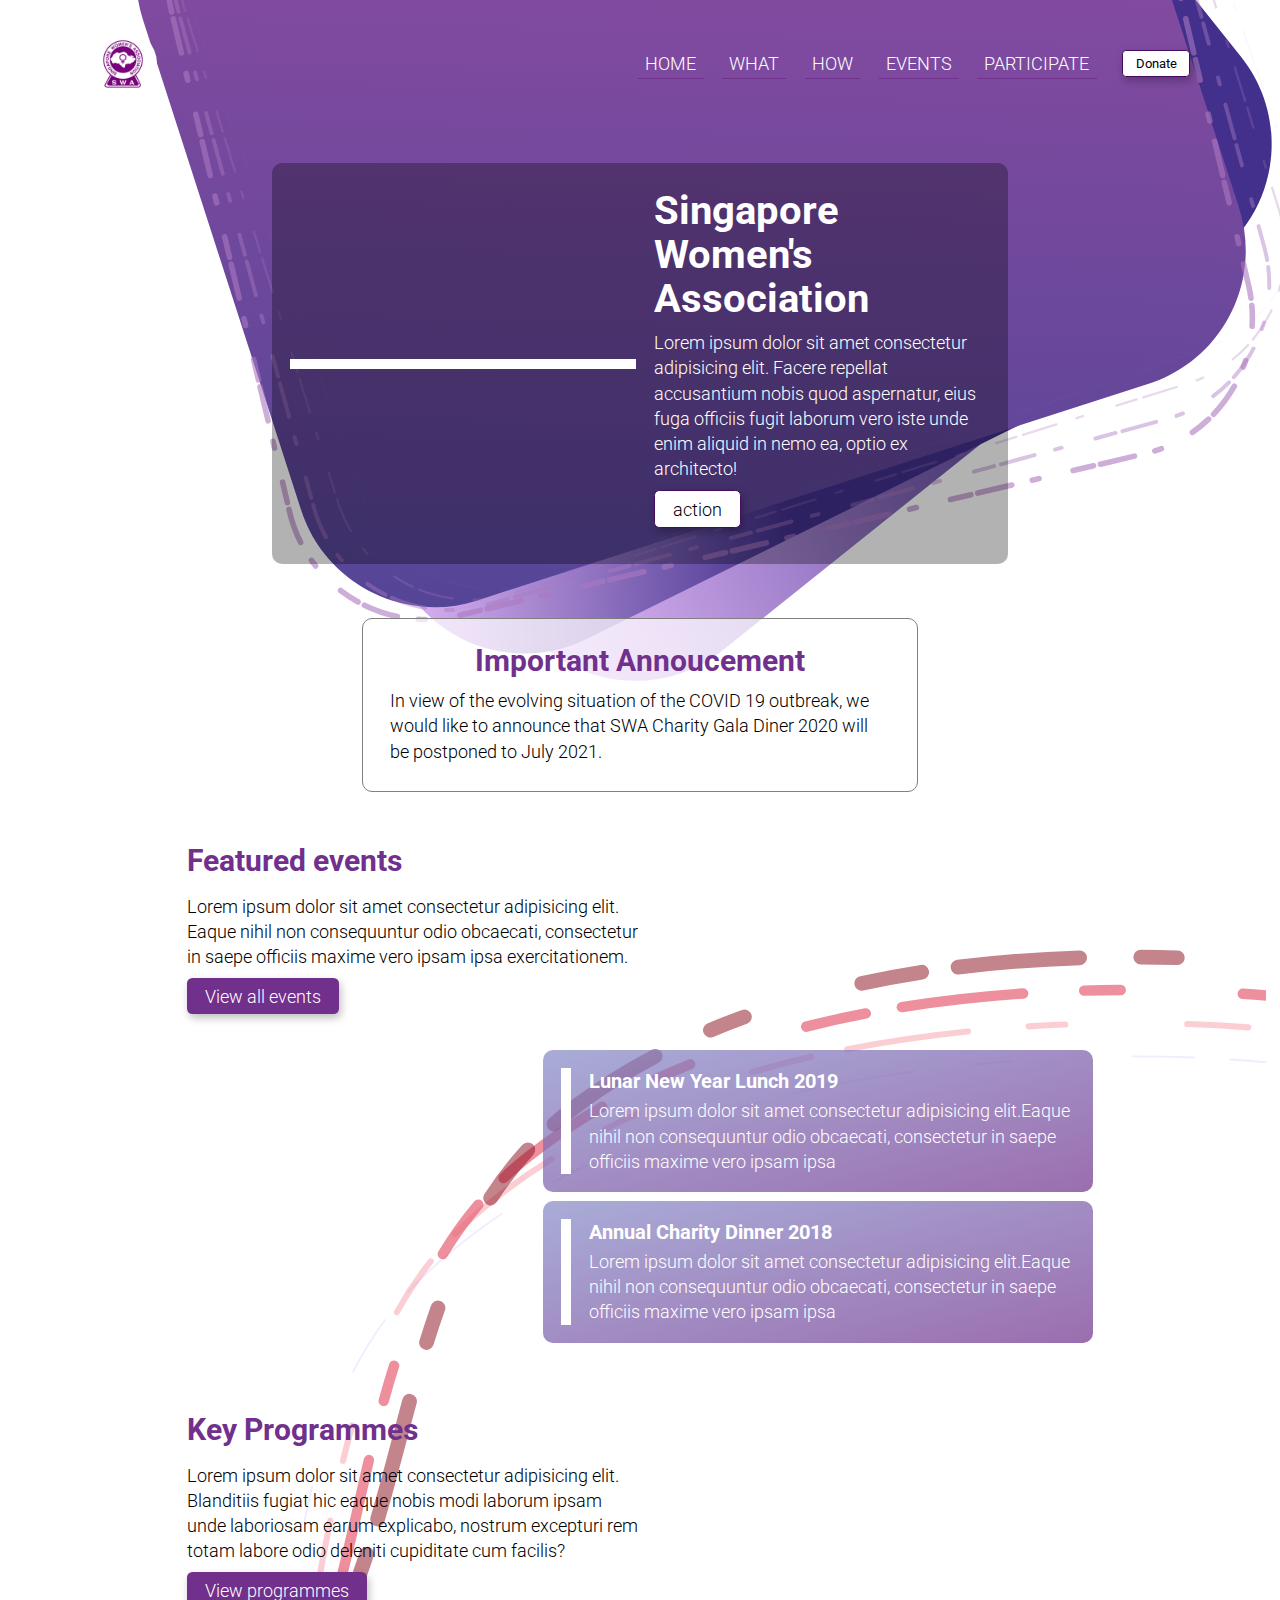
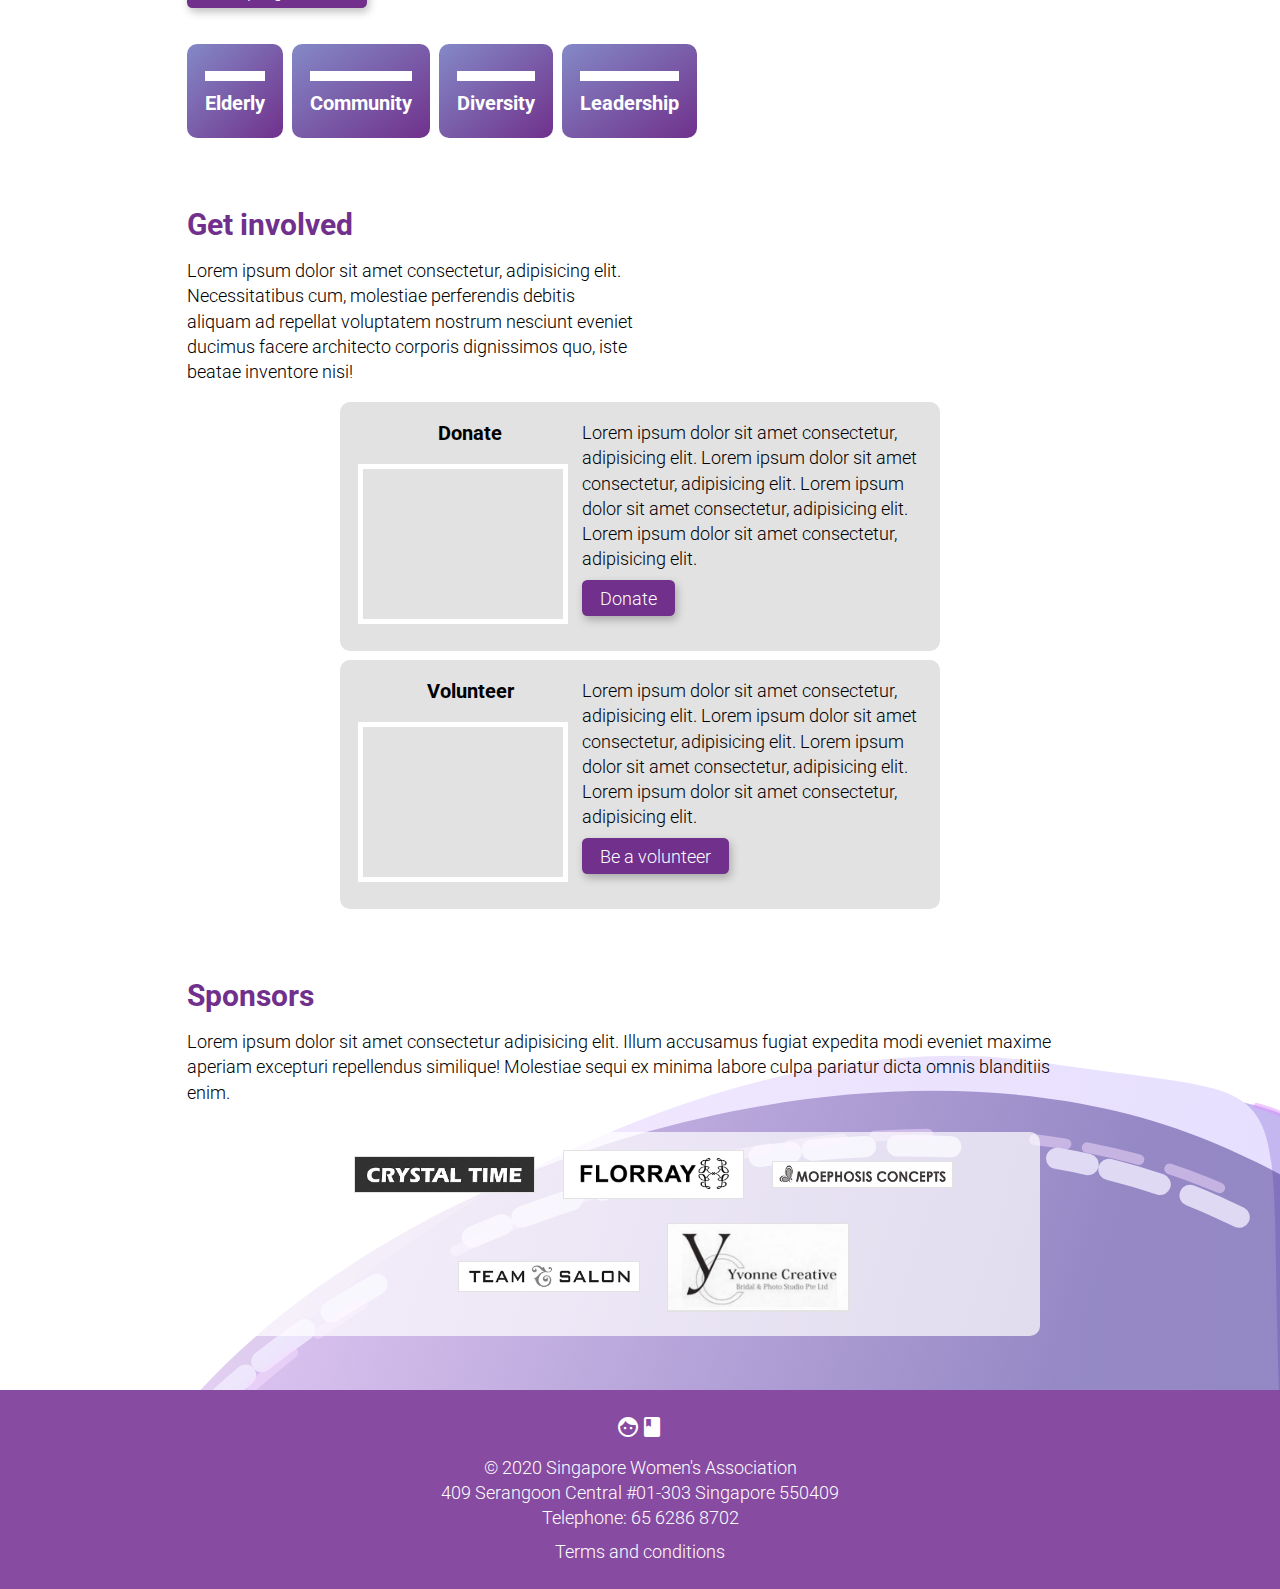
==== commit 4c8af029: "minor adjust to images" ====
--- a/index.html
+++ b/index.html
@@ -247,7 +247,7 @@
                                     elit. Lorem ipsum dolor sit amet
                                     consectetur, adipisicing elit.
                                 </p>
-                                <div class="btn btn-small primary-dark">
+                                <div class="btn primary-dark">
                                     Donate
                                 </div>
                             </div>
@@ -271,7 +271,7 @@
                                     elit. Lorem ipsum dolor sit amet
                                     consectetur, adipisicing elit.
                                 </p>
-                                <div class="btn btn-small primary-dark">
+                                <div class="btn primary-dark">
                                     Be a volunteer
                                 </div>
                             </div>
--- a/styles.css
+++ b/styles.css
@@ -701,22 +701,25 @@
 }
 
 .participate-text .btn {
-    align-self: flex-start;
+    align-self: center;
 }
 
 .participate-img-container {
     display: flex;
+    align-items: center;
+    justify-content: center;
     flex-direction: column;
     margin-bottom: 0.5em;
 }
 
 .participate-img {
-    width: 200px;
-    height: 200px;
+    width: 100%;
+    height: 250px;
     overflow: hidden;
     border: 5px solid white;
     /* margin-top: 0.5em; */
-    margin: 0.5em auto 0 auto;
+    /* margin: 0.5em auto 0 auto; */
+    margin-top: 1em;
 }
 
 .participate-img img {
@@ -760,8 +763,8 @@
 
     .participate-img {
         width: 200px;
-        height: 100px;
-        margin-right: 0.5em;
+        height: 150px;
+        margin-right: 0.8em;
     }
 }
 
@@ -802,6 +805,7 @@
 
 .sponsor-logo {
     max-width: 180px;
+    border: 1px solid var(--color-lightgrey);
 }
 
 @media (min-width: 600px) {
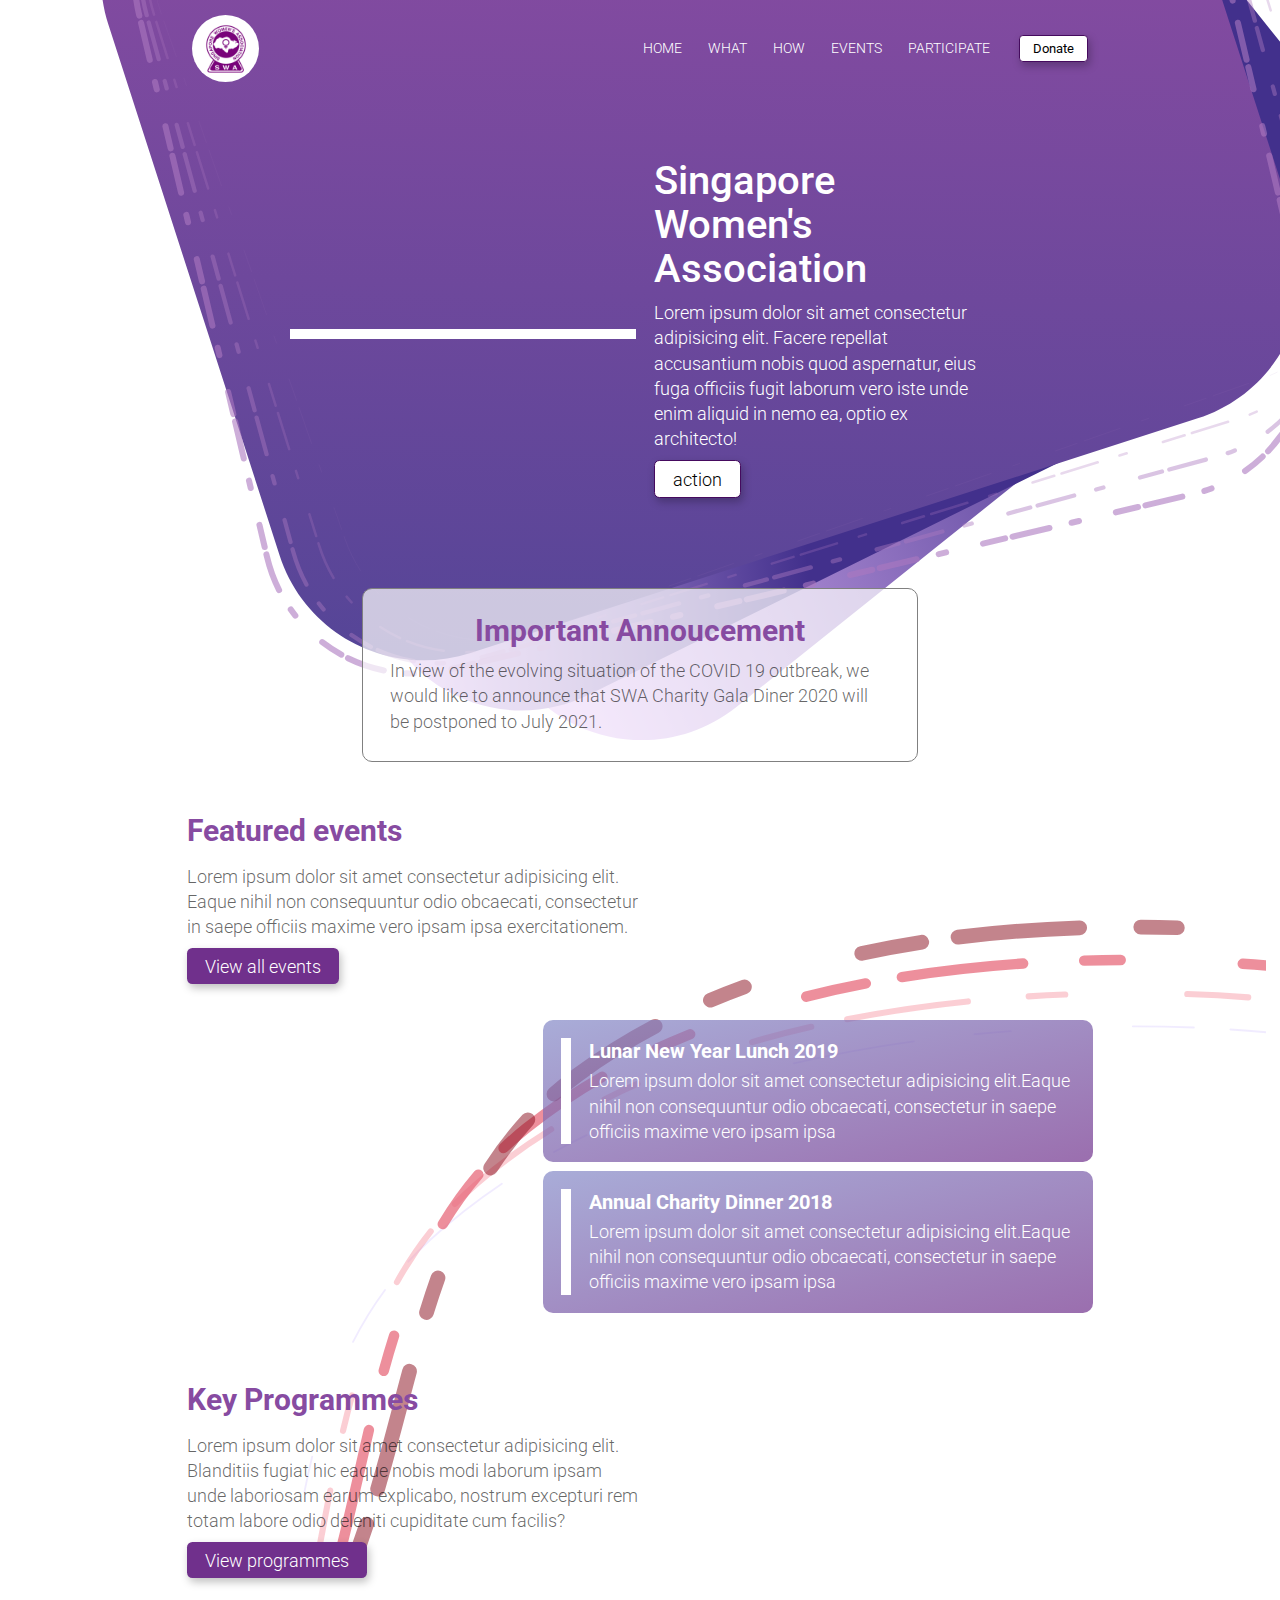
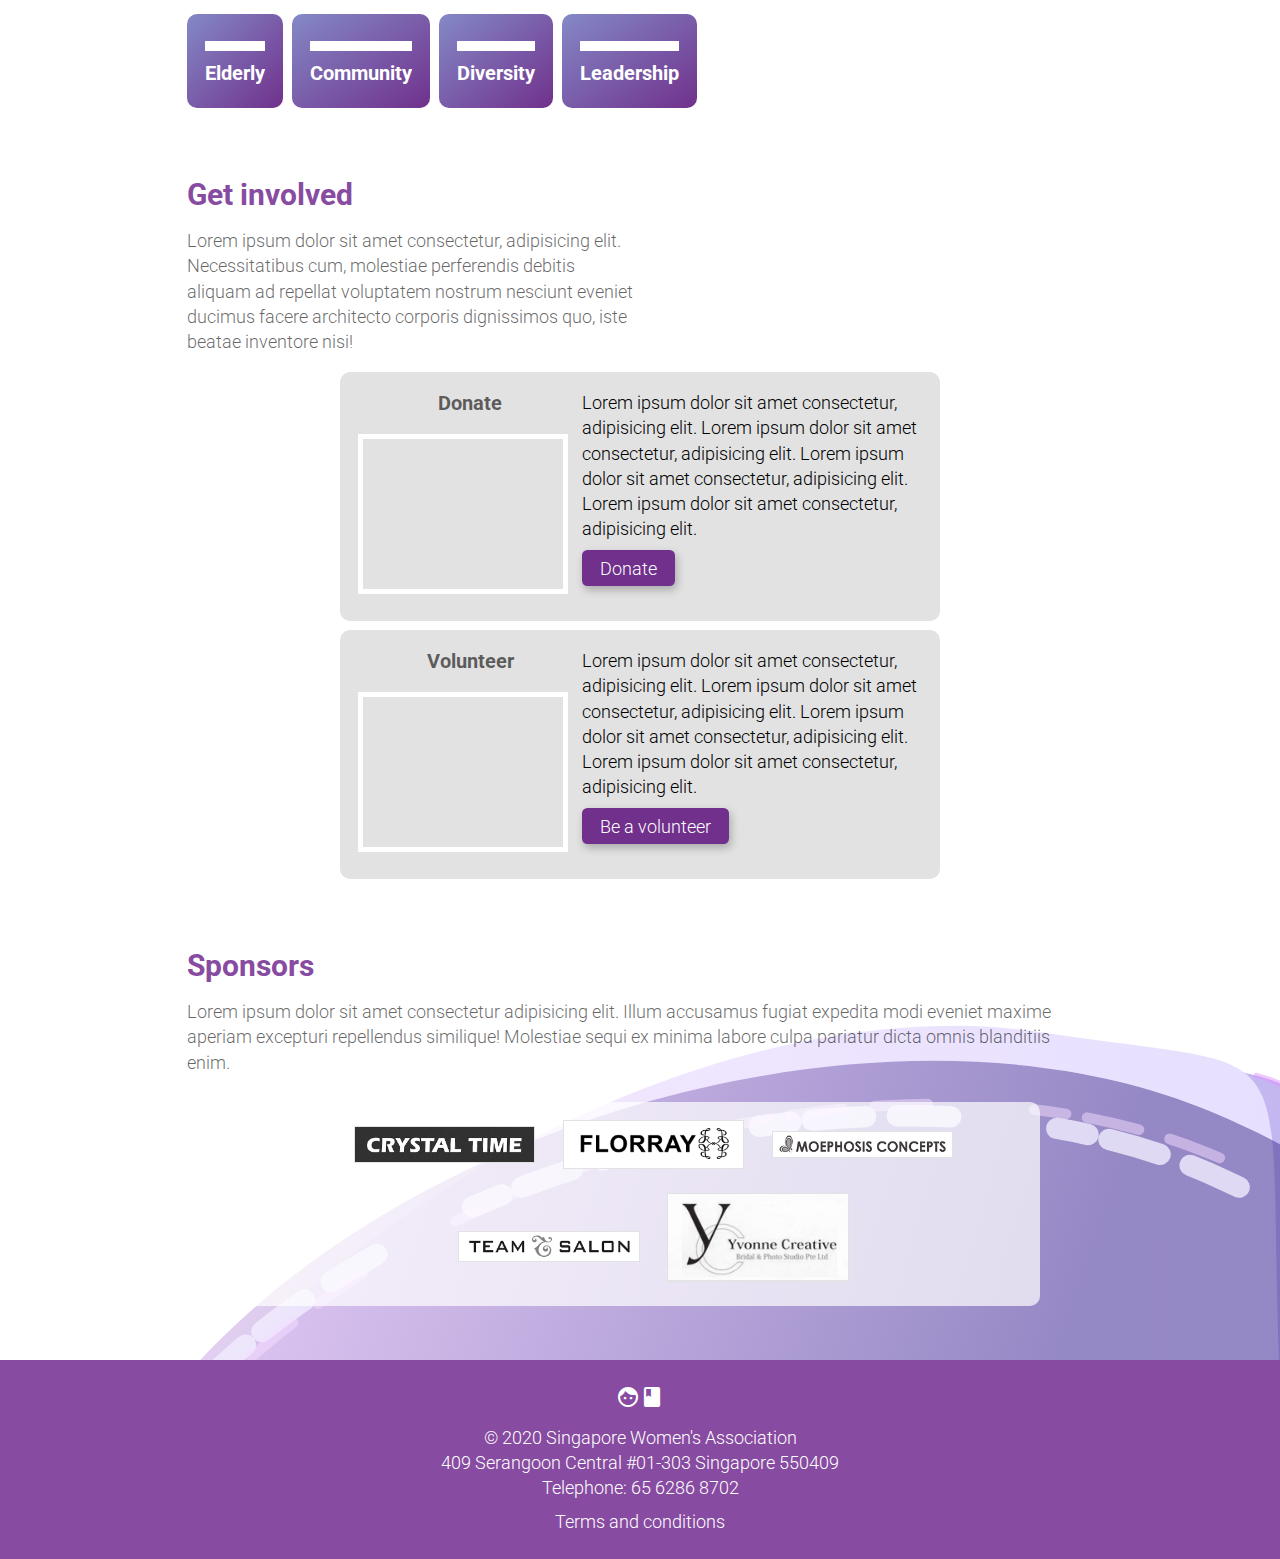
==== commit 4e558ae2: "created event post page and others" ====
--- a/index.html
+++ b/index.html
@@ -66,7 +66,7 @@
             </div>
         </header>
         <div class="container">
-            <div class="section">
+            <section>
                 <div class="hero">
                     <div class="hero-text">
                         <h1 class="title">Singapore Women's Association</h1>
@@ -83,8 +83,8 @@
                         <img src="https://source.unsplash.com/random" alt="" />
                     </div>
                 </div>
-            </div>
-            <div class="section">
+            </section>
+            <section >
                 <div class="notice">
                     <h2 class="title">Important Annoucement</h2>
                     <p class="description">
@@ -93,9 +93,9 @@
                         Gala Diner 2020 will be postponed to July 2021.
                     </p>
                 </div>
-            </div>
+            </section>
             <div class="bg-3"></div>
-            <div class="section">
+            <section>
                 <div class="featured">
                     <div class="featured-header">
                         <h2 class="title">Featured events</h2>
@@ -108,6 +108,7 @@
                         <a class="btn primary-dark" href="#">View all events</a>
                     </div>
                   
+                
                     <ul class="featured-list">
                         <li class="event-card">
                             <div class="event-text">
@@ -128,6 +129,7 @@
                                 />
                             </div>
                         </li>
+
                         <li class="event-card">
                             <div class="event-text">
                                 <h4 class="event-title">
@@ -149,8 +151,8 @@
                         </li>
                     </ul>
                 </div>
-            </div>
-            <div class="section">
+            </section>
+            <section>
                 <div class="programmes">
                     <div class="programmes-header">
                         <h2 class="title">Key Programmes</h2>
@@ -214,8 +216,8 @@
                         </li>
                     </ul>
                 </div>
-            </div>
-            <div class="section">
+            </section>
+            <section>
                 <div class="participate">
                     <div class="participate-header">
                         <h2 class="title">Get involved</h2>
@@ -278,8 +280,8 @@
                         </li>
                     </ul>
                 </div>
-            </div>
-            <div class="section">
+            </section>
+            <section>
                 <div class="sponsors">
                     <div class="sponsors-header">
                         <h2 class="title">Sponsors</h2>
@@ -292,6 +294,7 @@
                         </p>
                     </div>
 
+
                     <ul class="sponsors-list">
                         <li class="sponsor-item">
                             <img
@@ -330,15 +333,17 @@
                         </li>
                     </ul>
                 </div>
-            </div>
+            </section>
         </div>
         <div class="bg-2">
 
         </div>
 
         <footer>
+            
             <div class="social-list">
                 <div class="social-icon">      
+                    
                     
                     <i class = "material-icons">facebook</i>
                 </div>
@@ -350,5 +355,6 @@
             </p>
             <p class="legal">Terms and conditions</p>
         </footer>
+
     </body>
 </html>
--- a/styles.css
+++ b/styles.css
@@ -1,4 +1,4 @@
-@import url('https://fonts.googleapis.com/css2?family=Roboto:wght@300;400;700;900&display=swap');
+@import url('https://fonts.googleapis.com/css2?family=Roboto:wght@300;400;500;700;900&display=swap');
 
 /* ---------------------------------------------------------- */
 /* CUSTOM PROPERTIES */
@@ -11,7 +11,7 @@
     --color-darkgrey: grey;
     --color-grey: grey;
     --color-lightgrey: rgba(226, 226, 226, 1);
-    --color-font-dark: black;
+    --color-font-dark: rgba(0, 0, 0, 0.6);
     --color-font-light: white;
     --color-primary-1: #70308c;
     --color-primary-2: #450a5e;
@@ -70,20 +70,20 @@
 
 @media (min-width: 600px) {
     .bg-1-container {
-        padding-bottom: 100%;
-        top: 100px;
+        padding-bottom: 120%;
+        top: 150px;
     }
 }
 @media (min-width: 900px) {
     .bg-1-container {
-        padding-bottom: 80%;
+        padding-bottom: 90%;
         left: -50px;
         top: 110px;
     }
 }
 @media (min-width: 1200px) {
     .bg-1-container {
-        padding-bottom: 60%;
+        padding-bottom: 65%;
         left: -250px;
         top: 120px;
     }
@@ -145,7 +145,7 @@
 
 h1 {
     font-size: 2.5rem; /* 40px */
-    font-weight: 700;
+    font-weight: 500;
     line-height: 1.1;
 }
 
@@ -200,16 +200,19 @@
     flex-direction: column;
 }
 
-.section {
+section {
     margin-bottom: 1em;
-}
-.section:first-child {
+    /* max-width: 500px; */
+}
+section:first-child {
     margin-top: 2em;
 }
 
 .card {
-    width: 100%;
-    border: 1px solid black;
+    padding: 0.5em;
+    border-radius: 1em;
+    box-shadow: 2px 4px 8px 0px rgba(0, 0, 0, 0.25);
+    margin-bottom: 1.5em;
 }
 
 /* ---------------------------------------------------------- */
@@ -217,7 +220,7 @@
 /* ---------------------------------------------------------- */
 
 header {
-    padding: 2em 10% 0 10%;
+    padding: 1em 5% 1em 5%;
 }
 
 .logo {
@@ -251,7 +254,7 @@
     text-align: center;
     list-style: none;
     text-transform: uppercase;
-    /* font-size: 0.8rem; */
+    font-size: 0.9rem;
     font-weight: 400;
     color: var(--color-white);
 }
@@ -263,7 +266,6 @@
 
 .nav-list a {
     padding: 0.2em 0.4em;
-    border-bottom: 1px solid var(--color-primary-1);
     transition: all 0.5s ease;
 }
 
@@ -286,7 +288,7 @@
         display: flex;
         justify-content: flex-end;
         align-items: center;
-        padding: 30px 7%;
+        padding: 15px 15%;
         /* background-color: var(--color-primary-1); */
     }
 
@@ -402,7 +404,7 @@
 
 .title {
     margin: 0.2em 0;
-    color: var(--color-primary-1);
+    color: var(--color-primary-3);
 }
 
 .description {
@@ -454,6 +456,7 @@
         align-items: center;
         max-height: 70vh;
         overflow: hidden;
+        background-color: transparent;
     }
     .hero-img {
         width: 50%;
